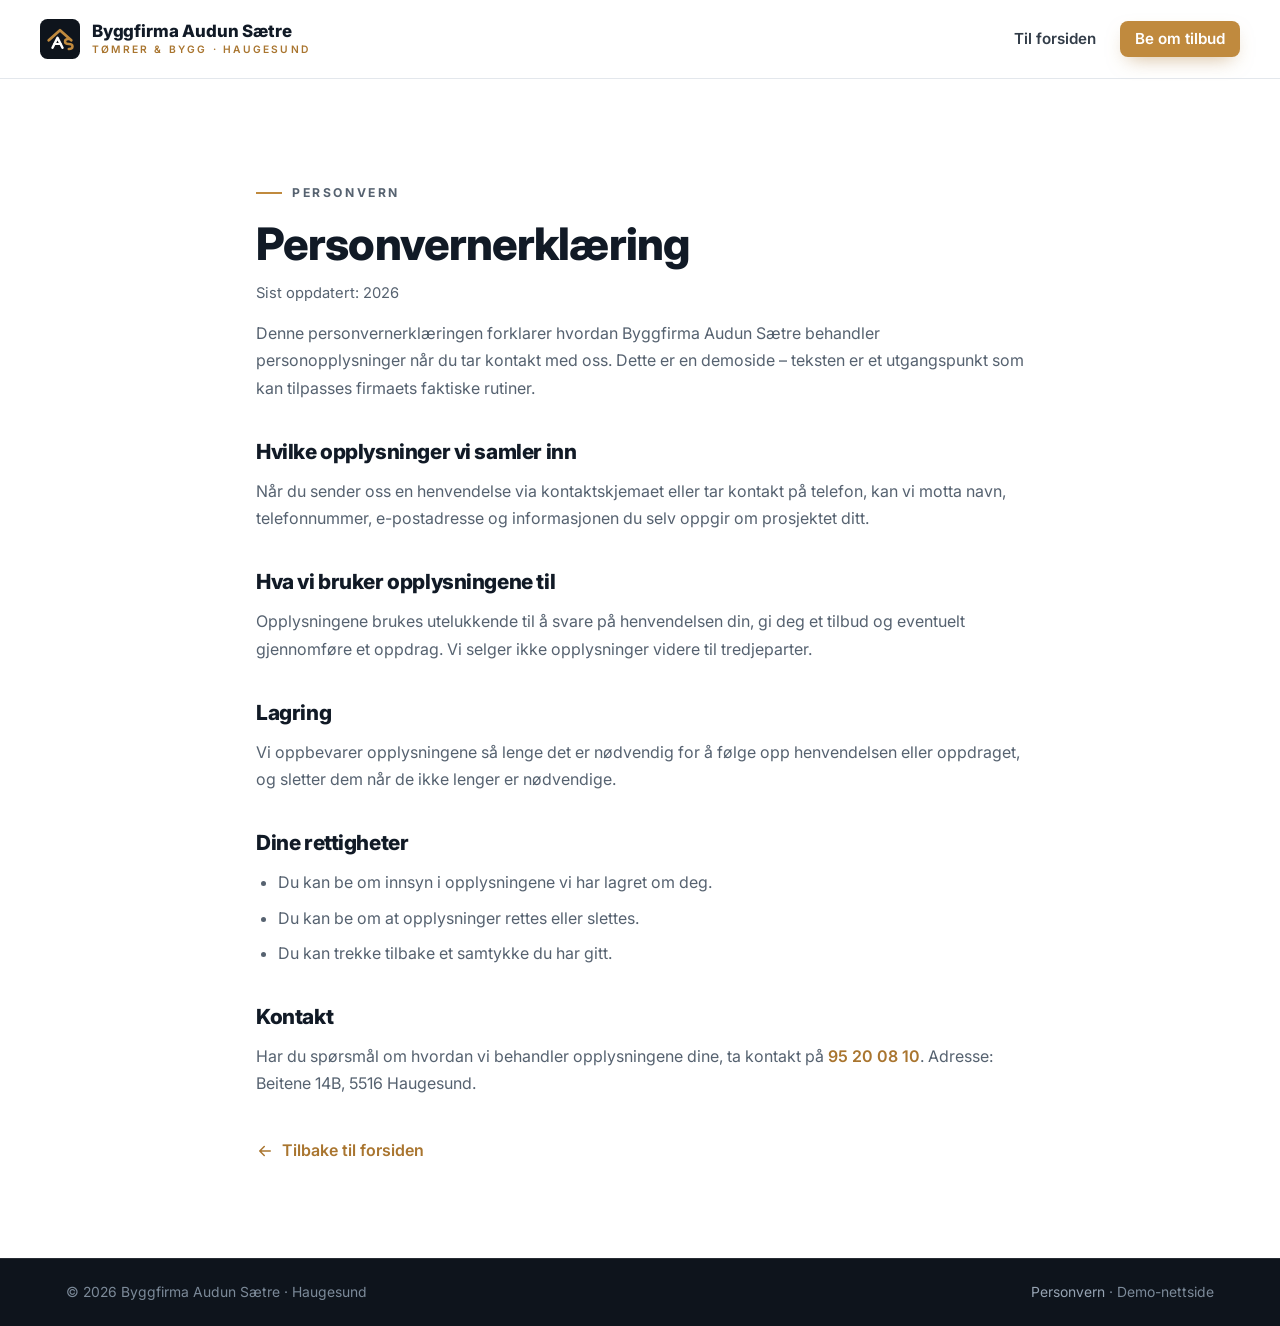
==== personvern.html @ df498ec6 "Legg til demo-nettside for Byggfirma Audun Sætre Statisk demo (HTML/CSS/JS) for et lokalt tømrer- og" ====
<!DOCTYPE html>
<html lang="nb">
<head>
  <meta charset="UTF-8">
  <meta name="viewport" content="width=device-width, initial-scale=1.0">
  <title>Personvern – Byggfirma Audun Sætre</title>
  <meta name="description" content="Personvernerklæring for Byggfirma Audun Sætre – hvordan vi behandler opplysninger fra kontaktskjema og henvendelser.">
  <meta name="robots" content="noindex, follow">
  <meta name="theme-color" content="#0e141c">
  <link rel="icon" type="image/svg+xml" href="assets/img/favicon.svg">
  <link rel="preconnect" href="https://fonts.googleapis.com">
  <link rel="preconnect" href="https://fonts.gstatic.com" crossorigin>
  <link rel="stylesheet" href="https://fonts.googleapis.com/css2?family=Inter:wght@400;500;600;700;800;900&display=swap">
  <link rel="stylesheet" href="css/styles.css">
</head>
<body>
  <a class="skip-link" href="#main">Hopp til innhold</a>

  <header class="site-header" id="top">
    <div class="header-inner">
      <a href="index.html" class="brand" aria-label="Byggfirma Audun Sætre – til forsiden">
        <svg class="brand-mark" viewBox="0 0 64 64" aria-hidden="true" focusable="false">
          <rect width="64" height="64" rx="12" fill="#0e141c"/>
          <path d="M14 34 L32 18 L50 34" fill="none" stroke="#c08a3e" stroke-width="4.5" stroke-linecap="round" stroke-linejoin="round"/>
          <path d="M20 46 L28 30 L36 46" fill="none" stroke="#ffffff" stroke-width="4" stroke-linecap="round" stroke-linejoin="round"/>
          <path d="M23 40 H33" fill="none" stroke="#ffffff" stroke-width="3.4" stroke-linecap="round"/>
          <path d="M46 32 q-6 0 -6 4 q0 4 6 4 q6 0 6 4 q0 4 -6 4" fill="none" stroke="#c08a3e" stroke-width="4" stroke-linecap="round"/>
        </svg>
        <span class="brand-text">
          <span class="brand-name">Byggfirma Audun Sætre</span>
          <span class="brand-sub">Tømrer &amp; bygg · Haugesund</span>
        </span>
      </a>
      <nav class="main-nav" aria-label="Hovedmeny" style="max-height:none;position:static;box-shadow:none;border:0;background:none;">
        <ul>
          <li><a href="index.html">Til forsiden</a></li>
          <li><a href="index.html#kontakt" class="btn btn-primary btn-sm">Be om tilbud</a></li>
        </ul>
      </nav>
    </div>
  </header>

  <main id="main">
    <section class="legal">
      <div class="container narrow">
        <p class="eyebrow">Personvern</p>
        <h1>Personvernerklæring</h1>
        <p class="legal-updated">Sist oppdatert: 2026</p>

        <p>
          Denne personvernerklæringen forklarer hvordan Byggfirma Audun Sætre behandler personopplysninger
          når du tar kontakt med oss. Dette er en demoside – teksten er et utgangspunkt som kan tilpasses
          firmaets faktiske rutiner.
        </p>

        <h2>Hvilke opplysninger vi samler inn</h2>
        <p>
          Når du sender oss en henvendelse via kontaktskjemaet eller tar kontakt på telefon, kan vi motta
          navn, telefonnummer, e-postadresse og informasjonen du selv oppgir om prosjektet ditt.
        </p>

        <h2>Hva vi bruker opplysningene til</h2>
        <p>
          Opplysningene brukes utelukkende til å svare på henvendelsen din, gi deg et tilbud og
          eventuelt gjennomføre et oppdrag. Vi selger ikke opplysninger videre til tredjeparter.
        </p>

        <h2>Lagring</h2>
        <p>
          Vi oppbevarer opplysningene så lenge det er nødvendig for å følge opp henvendelsen eller
          oppdraget, og sletter dem når de ikke lenger er nødvendige.
        </p>

        <h2>Dine rettigheter</h2>
        <ul class="legal-list">
          <li>Du kan be om innsyn i opplysningene vi har lagret om deg.</li>
          <li>Du kan be om at opplysninger rettes eller slettes.</li>
          <li>Du kan trekke tilbake et samtykke du har gitt.</li>
        </ul>

        <h2>Kontakt</h2>
        <p>
          Har du spørsmål om hvordan vi behandler opplysningene dine, ta kontakt på
          <a href="tel:+4795200810">95 20 08 10</a>. Adresse: Beitene 14B, 5516 Haugesund.
        </p>

        <a href="index.html" class="back-link">
          <svg viewBox="0 0 24 24" width="18" height="18" fill="none" stroke="currentColor" stroke-width="2" stroke-linecap="round" stroke-linejoin="round" aria-hidden="true"><path d="M19 12H5M11 18l-6-6 6-6"/></svg>
          Tilbake til forsiden
        </a>
      </div>
    </section>
  </main>

  <footer class="site-footer">
    <div class="footer-bottom">
      <div class="footer-bottom-inner">
        <p>&copy; <span id="year">2026</span> Byggfirma Audun Sætre · Haugesund</p>
        <p class="footer-legal"><a href="personvern.html">Personvern</a> · Demo-nettside</p>
      </div>
    </div>
  </footer>

  <script src="js/main.js" defer></script>
</body>
</html>
---- css/styles.css ----
/* ============================================================
   Byggfirma Audun Sætre – Stylesheet (DEMO)
   Palett: nesten-svart marineblå, hvit, lys grå, én amber-aksent
   ============================================================ */

:root {
  --ink:      #0e141c;   /* nesten svart marineblå */
  --navy-900: #111a26;
  --navy-800: #16222f;
  --navy-700: #1d2d3e;
  --navy-600: #26394d;

  --accent:      #c08a3e;   /* diskret, varm amber/kobber */
  --accent-strong: #a9752f;
  --accent-soft: rgba(192, 138, 62, 0.12);

  --white:    #ffffff;
  --bg:       #f5f6f8;      /* lys grå bakgrunn */
  --gray-50:  #f7f8fa;
  --gray-100: #eef1f4;
  --gray-200: #e3e7ec;
  --gray-300: #cdd4dd;
  --gray-400: #a7b1bd;
  --gray-500: #6b7684;
  --gray-600: #4c5765;
  --gray-700: #333d49;

  --text:      #16222f;
  --text-soft: #566270;

  --radius:    10px;
  --radius-lg: 16px;
  --radius-pill: 999px;

  --shadow-sm: 0 1px 2px rgba(14, 20, 28, 0.06), 0 1px 3px rgba(14, 20, 28, 0.08);
  --shadow-md: 0 10px 28px -10px rgba(14, 20, 28, 0.18), 0 3px 8px rgba(14, 20, 28, 0.06);
  --shadow-lg: 0 28px 56px -18px rgba(14, 20, 28, 0.30), 0 10px 20px -10px rgba(14, 20, 28, 0.14);

  --container: 1200px;
  --header-h: 78px;

  --font: 'Inter', system-ui, -apple-system, 'Segoe UI', 'Helvetica Neue', Arial, sans-serif;
}

/* ---------- Reset / base ---------- */
* { box-sizing: border-box; margin: 0; padding: 0; }

html {
  scroll-behavior: smooth;
  scroll-padding-top: calc(var(--header-h) + 14px);
  -webkit-text-size-adjust: 100%;
}

body {
  font-family: var(--font);
  color: var(--text);
  background: var(--white);
  line-height: 1.7;
  -webkit-font-smoothing: antialiased;
  text-rendering: optimizeLegibility;
  overflow-x: hidden;
}

img, svg { max-width: 100%; display: block; }

a { color: var(--accent-strong); text-decoration: none; transition: color .2s ease; }
a:hover { color: var(--navy-800); }

h1, h2, h3, h4 {
  color: var(--navy-900); line-height: 1.16;
  font-weight: 800; letter-spacing: -0.02em;
}

.container { width: 100%; max-width: var(--container); margin: 0 auto; padding: 0 26px; }
.container.narrow { max-width: 820px; }

.skip-link {
  position: absolute; left: -999px; top: 0; z-index: 100;
  background: var(--navy-800); color: #fff; padding: 12px 18px; border-radius: 0 0 8px 0;
}
.skip-link:focus { left: 0; }

:focus-visible { outline: 3px solid var(--accent); outline-offset: 2px; border-radius: 4px; }

/* ---------- Buttons ---------- */
.btn {
  display: inline-flex; align-items: center; justify-content: center; gap: 9px;
  font-family: inherit; font-weight: 600; font-size: 1rem; line-height: 1;
  padding: 15px 28px; border-radius: var(--radius);
  border: 1.5px solid transparent; cursor: pointer; text-align: center;
  transition: transform .16s ease, box-shadow .2s ease, background .2s ease, color .2s ease, border-color .2s ease;
  white-space: nowrap;
}
.btn svg { width: 18px; height: 18px; flex: none; }
.btn-primary { background: var(--accent); color: #fff; box-shadow: 0 8px 20px -8px rgba(169, 117, 47, 0.55); }
.btn-primary:hover { background: var(--accent-strong); color: #fff; transform: translateY(-2px); box-shadow: 0 14px 26px -10px rgba(169, 117, 47, 0.6); }
.btn-dark { background: var(--navy-800); color: #fff; }
.btn-dark:hover { background: var(--navy-900); color: #fff; transform: translateY(-2px); }
.btn-outline { background: transparent; color: var(--navy-800); border-color: var(--gray-300); }
.btn-outline:hover { background: var(--navy-800); color: #fff; border-color: var(--navy-800); transform: translateY(-2px); }
.btn-ghost { background: rgba(255,255,255,0.06); color: #fff; border-color: rgba(255,255,255,0.5); }
.btn-ghost:hover { background: #fff; color: var(--navy-800); border-color: #fff; transform: translateY(-2px); }
.btn-lg { padding: 17px 34px; font-size: 1.05rem; }
.btn-sm { padding: 11px 20px; font-size: .95rem; }
.btn-block { display: flex; width: 100%; }

/* ---------- Header ---------- */
.site-header {
  position: sticky; top: 0; z-index: 50;
  background: rgba(255,255,255,0.94);
  backdrop-filter: saturate(160%) blur(12px);
  -webkit-backdrop-filter: saturate(160%) blur(12px);
  border-bottom: 1px solid var(--gray-200);
  transition: box-shadow .3s ease, height .3s ease;
}
.site-header.scrolled { box-shadow: 0 6px 22px -14px rgba(14,20,28,0.4); }
.header-inner {
  display: flex; align-items: center; justify-content: space-between;
  height: var(--header-h); transition: height .3s ease;
  padding: 0 clamp(20px, 4vw, 40px);
}
.site-header.scrolled .header-inner { height: 66px; }

/* Brand lockup */
.brand { display: inline-flex; align-items: center; gap: 12px; }
.brand-mark { flex: none; width: 40px; height: 40px; }
.brand-text { display: flex; flex-direction: column; line-height: 1.05; }
.brand-name {
  font-weight: 800; font-size: 1.06rem; letter-spacing: -0.01em; color: var(--navy-900);
  text-transform: none;
}
.brand-sub {
  font-size: .64rem; font-weight: 600; letter-spacing: 2.2px; text-transform: uppercase;
  color: var(--accent-strong); margin-top: 3px;
}
@media (max-width: 400px) { .brand-name { font-size: .96rem; } .brand-sub { letter-spacing: 1.6px; } }

.main-nav ul { list-style: none; display: flex; align-items: center; gap: 2px; }
.main-nav a {
  position: relative; color: var(--gray-700); font-weight: 600; font-size: .95rem;
  padding: 9px 14px; border-radius: 8px; display: inline-block;
  transition: color .2s ease;
}
.main-nav a:not(.btn)::after {
  content: ""; position: absolute; left: 14px; right: 14px; bottom: 4px; height: 2px;
  background: var(--accent); border-radius: 2px; transform: scaleX(0); transform-origin: left;
  transition: transform .25s ease;
}
.main-nav a:not(.btn):hover { color: var(--navy-900); }
.main-nav a:not(.btn):hover::after,
.main-nav a:not(.btn).active::after { transform: scaleX(1); }
.main-nav a:not(.btn).active { color: var(--navy-900); }
.main-nav .btn { color: #fff; margin-left: 8px; }
.main-nav .btn:hover { color: #fff; }
.main-nav .btn::after { display: none; }

.nav-toggle {
  display: none; flex-direction: column; gap: 5px; background: none; border: 0;
  padding: 10px; cursor: pointer;
}
.nav-toggle span { width: 26px; height: 2.5px; background: var(--navy-800); border-radius: 2px; transition: transform .25s ease, opacity .2s ease; }
.nav-toggle[aria-expanded="true"] span:nth-child(1) { transform: translateY(7.5px) rotate(45deg); }
.nav-toggle[aria-expanded="true"] span:nth-child(2) { opacity: 0; }
.nav-toggle[aria-expanded="true"] span:nth-child(3) { transform: translateY(-7.5px) rotate(-45deg); }

/* ---------- Hero ---------- */
.hero {
  position: relative; color: #fff; overflow: hidden;
  display: flex; align-items: center;
  min-height: clamp(560px, 88vh, 860px);
  padding-top: var(--header-h);
  background: var(--ink);
}
.hero-media {
  position: absolute; inset: 0; z-index: 0;
  background: var(--ink);
}
.hero-media img, .hero-media svg { width: 100%; height: 100%; object-fit: cover; }
.hero-overlay {
  position: absolute; inset: 0; z-index: 1;
  background:
    linear-gradient(90deg, rgba(9,13,19,0.90) 0%, rgba(9,13,19,0.72) 42%, rgba(9,13,19,0.34) 72%, rgba(9,13,19,0.15) 100%),
    linear-gradient(to top, rgba(9,13,19,0.55) 0%, rgba(9,13,19,0) 40%);
}
@media (max-width: 768px) {
  .hero-overlay {
    background: linear-gradient(to bottom, rgba(9,13,19,0.72) 0%, rgba(9,13,19,0.58) 45%, rgba(9,13,19,0.80) 100%);
  }
}
.hero-content { position: relative; z-index: 2; width: 100%; padding: 60px clamp(26px, 5vw, 40px); }
.hero-inner { max-width: var(--container); margin: 0 auto; }
.hero-copy { max-width: 660px; }
.hero-eyebrow {
  display: inline-flex; align-items: center; gap: 9px;
  text-transform: uppercase; letter-spacing: 2.4px;
  font-size: .74rem; font-weight: 700; color: #e8dcc7;
  padding: 8px 0; margin-bottom: 20px;
}
.hero-eyebrow::before { content: ""; width: 28px; height: 2px; background: var(--accent); display: inline-block; }
.hero h1 {
  color: #fff; font-size: clamp(2.1rem, 5.2vw, 3.5rem); letter-spacing: -0.025em;
  line-height: 1.08; font-weight: 800; text-wrap: balance;
}
.hero h1 .accent { color: var(--accent); }
.hero-lead {
  margin-top: 22px; font-size: clamp(1.06rem, 2.1vw, 1.28rem);
  color: #cdd6e0; max-width: 560px; line-height: 1.6;
}
.hero-actions { margin-top: 36px; display: flex; flex-wrap: wrap; gap: 14px; }
.hero-trust {
  list-style: none; margin-top: 40px; padding-top: 28px;
  border-top: 1px solid rgba(255,255,255,0.14);
  display: flex; flex-wrap: wrap; gap: 14px 34px;
}
.hero-trust li { display: inline-flex; align-items: center; gap: 10px; color: #e6ebf1; font-weight: 500; font-size: .96rem; }
.hero-trust svg { width: 20px; height: 20px; color: var(--accent); flex: none; }

/* ---------- Sections ---------- */
.section { padding: clamp(52px, 8vw, 100px) 0; background: var(--white); }
.section-alt { background: var(--bg); }
.section-dark { background: var(--navy-900); color: #fff; }
.section-head { max-width: 720px; margin: 0 auto clamp(34px, 5vw, 56px); text-align: center; }
.section-head.left { text-align: left; margin-left: 0; }
.eyebrow {
  display: inline-flex; align-items: center; gap: 10px;
  text-transform: uppercase; letter-spacing: 2.6px; font-size: .76rem; font-weight: 700;
  color: var(--accent-strong); margin-bottom: 16px;
}
.eyebrow::before { content: ""; width: 26px; height: 2px; background: var(--accent); }
.section-head.center .eyebrow { justify-content: center; }
.section-head h2 { font-size: clamp(1.9rem, 4vw, 2.8rem); }
.section-sub { margin-top: 18px; color: var(--text-soft); font-size: 1.1rem; }

/* ---------- Intro ---------- */
.intro { text-align: center; }
.intro .eyebrow { justify-content: center; letter-spacing: 3px; }
.intro h2 { font-size: clamp(1.8rem, 3.6vw, 2.6rem); max-width: 720px; margin: 0 auto; }
.intro p { max-width: 680px; margin: 22px auto 0; color: var(--text-soft); font-size: 1.12rem; }
.intro .btn { margin-top: 32px; }

/* ---------- Services ---------- */
.service-grid {
  display: grid; gap: 26px;
  grid-template-columns: repeat(auto-fit, minmax(250px, 1fr));
}
.service-card {
  background: #fff; border: 1px solid var(--gray-200); border-radius: var(--radius-lg);
  overflow: hidden; display: flex; flex-direction: column;
  box-shadow: var(--shadow-sm); transition: transform .22s ease, box-shadow .22s ease, border-color .22s ease;
}
.service-card:hover { transform: translateY(-6px); box-shadow: var(--shadow-lg); border-color: var(--gray-300); }
.service-media { position: relative; aspect-ratio: 16 / 11; overflow: hidden; background: var(--navy-800); }
.service-media img, .service-media svg { width: 100%; height: 100%; object-fit: cover; transition: transform .5s ease; }
.service-card:hover .service-media img, .service-card:hover .service-media svg { transform: scale(1.05); }
.service-num {
  position: absolute; top: 14px; left: 14px; z-index: 2;
  font-size: .74rem; font-weight: 700; letter-spacing: 1px; color: #fff;
  background: rgba(14,20,28,0.55); border: 1px solid rgba(255,255,255,0.25);
  padding: 5px 11px; border-radius: var(--radius-pill); backdrop-filter: blur(3px);
}
.service-body { padding: 24px 24px 26px; display: flex; flex-direction: column; flex: 1; }
.service-body h3 { font-size: 1.28rem; }
.service-body p { color: var(--text-soft); margin-top: 10px; font-size: .98rem; }
.service-link {
  margin-top: 18px; display: inline-flex; align-items: center; gap: 7px;
  font-weight: 600; font-size: .95rem; color: var(--accent-strong);
}
.service-link svg { width: 16px; height: 16px; transition: transform .2s ease; }
.service-card:hover .service-link svg { transform: translateX(4px); }

/* ---------- Why choose us ---------- */
.why-grid {
  display: grid; gap: 24px;
  grid-template-columns: repeat(auto-fit, minmax(230px, 1fr));
}
.why-card {
  background: rgba(255,255,255,0.03); border: 1px solid rgba(255,255,255,0.10);
  border-radius: var(--radius-lg); padding: 34px 28px;
  transition: transform .22s ease, border-color .22s ease, background .22s ease;
}
.why-card:hover { transform: translateY(-5px); border-color: rgba(192,138,62,0.5); background: rgba(255,255,255,0.05); }
.why-icon {
  display: grid; place-items: center; width: 56px; height: 56px; margin-bottom: 20px;
  border-radius: 14px; background: var(--accent-soft); color: var(--accent);
}
.why-icon svg { width: 28px; height: 28px; }
.why-card h3 { color: #fff; font-size: 1.2rem; }
.why-card p { color: #b9c4d0; margin-top: 8px; font-size: .97rem; }
.section-dark .eyebrow { color: var(--accent); }
.section-dark .section-head h2 { color: #fff; }
.section-dark .section-sub { color: #b9c4d0; }

/* ---------- About ---------- */
.about-grid {
  display: grid; grid-template-columns: 1.05fr 0.95fr; gap: clamp(36px, 6vw, 72px);
  align-items: center;
}
.about-text h2 { font-size: clamp(1.8rem, 3.6vw, 2.6rem); }
.about-text > p { color: var(--text-soft); margin-top: 18px; font-size: 1.06rem; }
.about-facts { list-style: none; margin-top: 28px; display: grid; gap: 2px; border-top: 1px solid var(--gray-200); }
.about-facts li {
  display: flex; align-items: baseline; gap: 16px; padding: 15px 2px;
  border-bottom: 1px solid var(--gray-200);
}
.about-facts .fact-label { flex: none; width: 150px; font-weight: 700; color: var(--navy-900); font-size: .95rem; }
.about-facts .fact-value { color: var(--text-soft); }
.about-note {
  margin-top: 26px; padding: 18px 20px; background: var(--accent-soft);
  border-left: 3px solid var(--accent); border-radius: 0 var(--radius) var(--radius) 0;
  color: var(--gray-700); font-size: .98rem;
}
.about-cta { margin-top: 28px; }

/* About visual / placeholder for photos */
.about-visual {
  position: relative; aspect-ratio: 4 / 5; border-radius: var(--radius-lg); overflow: hidden;
  border: 1px solid var(--gray-200); background: var(--navy-800); box-shadow: var(--shadow-md);
}
.about-visual svg { width: 100%; height: 100%; object-fit: cover; }
.about-visual .placeholder-tag {
  position: absolute; left: 50%; bottom: 22px; transform: translateX(-50%);
  background: rgba(14,20,28,0.72); color: #eef1f4; border: 1px solid rgba(255,255,255,0.16);
  padding: 9px 16px; border-radius: var(--radius-pill); font-size: .82rem; font-weight: 500;
  white-space: nowrap; backdrop-filter: blur(3px);
}

/* ---------- References gallery ---------- */
.ref-grid {
  display: grid; gap: 18px;
  grid-template-columns: repeat(3, 1fr);
}
.ref-grid .ref-item:nth-child(1) { grid-column: span 2; grid-row: span 2; }
.ref-item {
  position: relative; border-radius: var(--radius-lg); overflow: hidden;
  border: 1px solid var(--gray-200); background: var(--navy-800);
  min-height: 210px; box-shadow: var(--shadow-sm);
  transition: transform .22s ease, box-shadow .22s ease;
}
.ref-item:hover { transform: translateY(-4px); box-shadow: var(--shadow-lg); }
.ref-item .ref-bg { position: absolute; inset: 0; width: 100%; height: 100%; object-fit: cover; transition: transform .5s ease; }
.ref-item:hover .ref-bg { transform: scale(1.05); }
.ref-overlay {
  position: absolute; inset: 0; z-index: 1;
  display: flex; flex-direction: column; justify-content: flex-end;
  padding: 20px; gap: 8px;
  background: linear-gradient(to top, rgba(14,20,28,0.78) 0%, rgba(14,20,28,0.08) 55%, rgba(14,20,28,0.24) 100%);
}
.ref-cat {
  align-self: flex-start; font-size: .72rem; font-weight: 700; letter-spacing: 1px; text-transform: uppercase;
  color: var(--ink); background: var(--accent); padding: 5px 11px; border-radius: var(--radius-pill);
}
.ref-label { color: #fff; font-weight: 600; font-size: 1rem; display: flex; align-items: center; gap: 8px; }
.ref-label svg { width: 16px; height: 16px; opacity: .85; }
.ref-note { color: #cdd6e0; font-size: .84rem; }
.ref-actions { text-align: center; margin-top: clamp(32px, 4vw, 46px); }

/* ---------- Contact ---------- */
.contact-grid { display: grid; grid-template-columns: 0.95fr 1.05fr; gap: clamp(36px, 5vw, 64px); align-items: start; }
.contact-info h2 { font-size: clamp(1.9rem, 3.8vw, 2.6rem); color: #fff; }
.contact-info > p { color: #c3ccd6; margin-top: 16px; font-size: 1.06rem; max-width: 460px; }
.contact-info .eyebrow { color: var(--accent); }
.contact-list { list-style: none; margin-top: 30px; display: grid; gap: 20px; }
.contact-list li { display: flex; gap: 15px; align-items: flex-start; }
.contact-ic {
  flex: none; width: 46px; height: 46px; border-radius: 12px; background: rgba(255,255,255,0.06);
  border: 1px solid rgba(255,255,255,0.12); color: var(--accent); display: grid; place-items: center;
}
.contact-ic svg { width: 22px; height: 22px; }
.contact-list .c-label { display: block; font-weight: 700; color: #fff; font-size: .95rem; margin-bottom: 2px; }
.contact-list .c-value, .contact-list a { color: #c3ccd6; }
.contact-list a:hover { color: #fff; }
.contact-actions { margin-top: 30px; display: flex; flex-wrap: wrap; gap: 12px; }

.contact-form-wrap {
  background: #fff; border: 1px solid var(--gray-200); border-radius: var(--radius-lg);
  padding: clamp(24px, 4vw, 38px); box-shadow: var(--shadow-lg);
}
.contact-form-wrap h3 { font-size: 1.35rem; }
.contact-form-wrap .form-intro { color: var(--text-soft); margin-top: 8px; margin-bottom: 24px; font-size: .97rem; }
.form-row { margin-bottom: 18px; display: flex; flex-direction: column; }
.form-two { display: grid; grid-template-columns: 1fr 1fr; gap: 16px; }
.contact-form label { font-weight: 600; font-size: .9rem; margin-bottom: 7px; color: var(--gray-700); }
.contact-form label span { color: var(--accent-strong); }
.contact-form input,
.contact-form select,
.contact-form textarea {
  font-family: inherit; font-size: 1rem; color: var(--text);
  padding: 13px 15px; border: 1.5px solid var(--gray-300); border-radius: var(--radius);
  background: #fff; transition: border-color .2s ease, box-shadow .2s ease; width: 100%;
}
.contact-form input:focus,
.contact-form select:focus,
.contact-form textarea:focus {
  outline: none; border-color: var(--accent); box-shadow: 0 0 0 3px rgba(192,138,62,0.16);
}
.contact-form textarea { resize: vertical; min-height: 120px; }
.form-status { margin-top: 14px; font-weight: 600; font-size: .95rem; min-height: 1.2em; }
.form-status.success { color: #1a7a4c; }
.form-status.error { color: #b02a37; }
.form-fineprint { margin-top: 14px; font-size: .82rem; color: var(--gray-500); text-align: center; }

/* Map panel */
.contact-map {
  margin-top: clamp(36px, 5vw, 60px);
  border: 1px solid rgba(255,255,255,0.12); border-radius: var(--radius-lg);
  overflow: hidden; background: var(--navy-800); box-shadow: var(--shadow-md);
  display: grid; grid-template-columns: 1.4fr 1fr;
}
.map-visual { position: relative; min-height: 260px; }
.map-visual svg { position: absolute; inset: 0; width: 100%; height: 100%; object-fit: cover; }
.map-pin {
  position: absolute; top: 50%; left: 50%; transform: translate(-50%, -100%);
  color: var(--accent); filter: drop-shadow(0 6px 10px rgba(0,0,0,0.4));
}
.map-pin svg { position: static; width: 44px; height: 44px; }
.map-side { padding: clamp(24px, 3vw, 34px); display: flex; flex-direction: column; justify-content: center; gap: 14px; }
.map-side h3 { color: #fff; font-size: 1.2rem; }
.map-side p { color: #c3ccd6; font-size: .98rem; }
.map-side .btn { margin-top: 6px; align-self: flex-start; }

/* ---------- CTA band ---------- */
.cta {
  position: relative; overflow: hidden;
  background: var(--navy-900); color: #fff;
  padding: clamp(56px, 8vw, 96px) 0; text-align: center;
}
.cta::before {
  content: ""; position: absolute; inset: 0; z-index: 0; opacity: .5;
  background:
    radial-gradient(600px circle at 15% 0%, rgba(192,138,62,0.16), transparent 60%),
    radial-gradient(700px circle at 100% 100%, rgba(29,45,62,0.9), transparent 55%);
}
.cta-inner { position: relative; z-index: 1; max-width: 720px; margin: 0 auto; }
.cta .eyebrow { justify-content: center; color: var(--accent); }
.cta h2 { color: #fff; font-size: clamp(1.9rem, 4vw, 2.8rem); }
.cta p { margin-top: 16px; color: #cdd6e0; font-size: 1.1rem; }
.cta-actions { margin-top: 32px; display: flex; flex-wrap: wrap; gap: 14px; justify-content: center; }

/* ---------- Floating call button (mobile) ---------- */
.call-fab {
  position: fixed; z-index: 60; right: 16px; bottom: 16px;
  display: none; align-items: center; gap: 8px;
  background: var(--accent); color: #fff; font-weight: 700; font-size: .98rem;
  padding: 14px 22px; border-radius: var(--radius-pill);
  box-shadow: 0 12px 28px -8px rgba(14, 20, 28, 0.5);
  transition: transform .25s ease, opacity .25s ease, visibility .25s, background .2s ease;
}
.call-fab svg { width: 18px; height: 18px; }
.call-fab:hover, .call-fab:focus { background: var(--accent-strong); color: #fff; }
.call-fab:active { transform: translateY(1px); }
.call-fab.is-hidden { opacity: 0; visibility: hidden; transform: translateY(14px); pointer-events: none; }

/* ---------- Footer ---------- */
.site-footer { background: var(--ink); color: #aeb9c5; }
.footer-inner {
  display: grid; grid-template-columns: 1.7fr 1fr 1fr 1.2fr; gap: 44px;
  padding: clamp(56px, 8vw, 84px) 26px clamp(34px, 4vw, 48px);
  max-width: var(--container); margin: 0 auto;
}
.footer-brand .brand-name { color: #fff; }
.footer-brand p { margin-top: 18px; color: #8b98a7; max-width: 320px; font-size: .95rem; line-height: 1.7; }
.site-footer h4 { color: #fff; font-size: .78rem; text-transform: uppercase; letter-spacing: 1.8px; margin-bottom: 18px; }
.footer-col ul { list-style: none; display: grid; gap: 11px; }
.site-footer a { color: #aeb9c5; }
.site-footer a:hover { color: #fff; }
.footer-contact li { display: flex; gap: 10px; align-items: flex-start; color: #aeb9c5; font-size: .95rem; }
.footer-contact svg { width: 17px; height: 17px; color: var(--accent); flex: none; margin-top: 3px; }
.footer-bottom { border-top: 1px solid rgba(255,255,255,0.10); }
.footer-bottom-inner {
  max-width: var(--container); margin: 0 auto; padding: 22px 26px;
  display: flex; flex-wrap: wrap; gap: 8px 20px; align-items: center; justify-content: space-between;
}
.footer-bottom p { font-size: .87rem; color: #7c8a99; }
.footer-legal a { color: #96a3b2; }
.footer-legal a:hover { color: #fff; }

/* ---------- Legal / privacy page ---------- */
.legal { padding: clamp(48px, 7vw, 90px) 0; }
.legal h1 { font-size: clamp(2rem, 4vw, 2.8rem); }
.legal h2 { font-size: 1.3rem; margin-top: 38px; }
.legal p { color: var(--text-soft); margin-top: 14px; }
.legal a { font-weight: 600; }
.legal-updated { color: var(--gray-500); font-size: .92rem; margin-top: 10px !important; }
.legal-list { margin-top: 14px; padding-left: 22px; color: var(--text-soft); display: grid; gap: 8px; }
.back-link { display: inline-flex; align-items: center; gap: 8px; margin-top: 40px; font-weight: 600; }

/* ---------- Scroll reveal ---------- */
.reveal { opacity: 0; transform: translateY(20px); transition: opacity .6s ease, transform .6s cubic-bezier(.2,.7,.2,1); }
.reveal.in { opacity: 1; transform: none; }

/* ---------- Responsive ---------- */
@media (max-width: 940px) {
  .about-grid { grid-template-columns: 1fr; }
  .about-visual { max-width: 460px; margin: 0 auto; aspect-ratio: 3 / 2; }
  .contact-grid { grid-template-columns: 1fr; }
}
@media (max-width: 860px) {
  .nav-toggle { display: flex; }
  .main-nav {
    position: fixed; inset: var(--header-h) 0 auto 0;
    background: #fff; border-bottom: 1px solid var(--gray-200);
    box-shadow: var(--shadow-md);
    max-height: 0; overflow: hidden; transition: max-height .3s ease;
  }
  .main-nav.open { max-height: 420px; }
  .main-nav ul { flex-direction: column; align-items: stretch; gap: 2px; padding: 14px 18px 22px; }
  .main-nav a { padding: 13px 14px; }
  .main-nav .btn { margin: 8px 0 0; justify-content: center; }
  .footer-inner { grid-template-columns: 1fr 1fr; gap: 34px; }
  .footer-brand { grid-column: 1 / -1; }
  .call-fab { display: inline-flex; }

  .ref-grid { grid-template-columns: 1fr 1fr; }
  .ref-grid .ref-item:nth-child(1) { grid-column: span 2; grid-row: auto; }
  .contact-map { grid-template-columns: 1fr; }
}
@media (max-width: 560px) {
  .container { padding: 0 18px; }
  .form-two { grid-template-columns: 1fr; }
  .hero-actions { flex-direction: column; align-items: stretch; }
  .hero-actions .btn { width: 100%; }
  .ref-grid { grid-template-columns: 1fr; }
  .ref-grid .ref-item:nth-child(1) { grid-column: auto; }
  .footer-inner { grid-template-columns: 1fr; gap: 30px; }
  .footer-brand { grid-column: auto; }
  .footer-bottom-inner { flex-direction: column; text-align: center; justify-content: center; }
  .cta-actions { flex-direction: column; }
  .cta-actions .btn { width: 100%; }
}

/* ---------- Motion preferences ---------- */
@media (prefers-reduced-motion: reduce) {
  html { scroll-behavior: auto; }
  * { transition: none !important; animation: none !important; }
  .reveal { opacity: 1 !important; transform: none !important; }
}
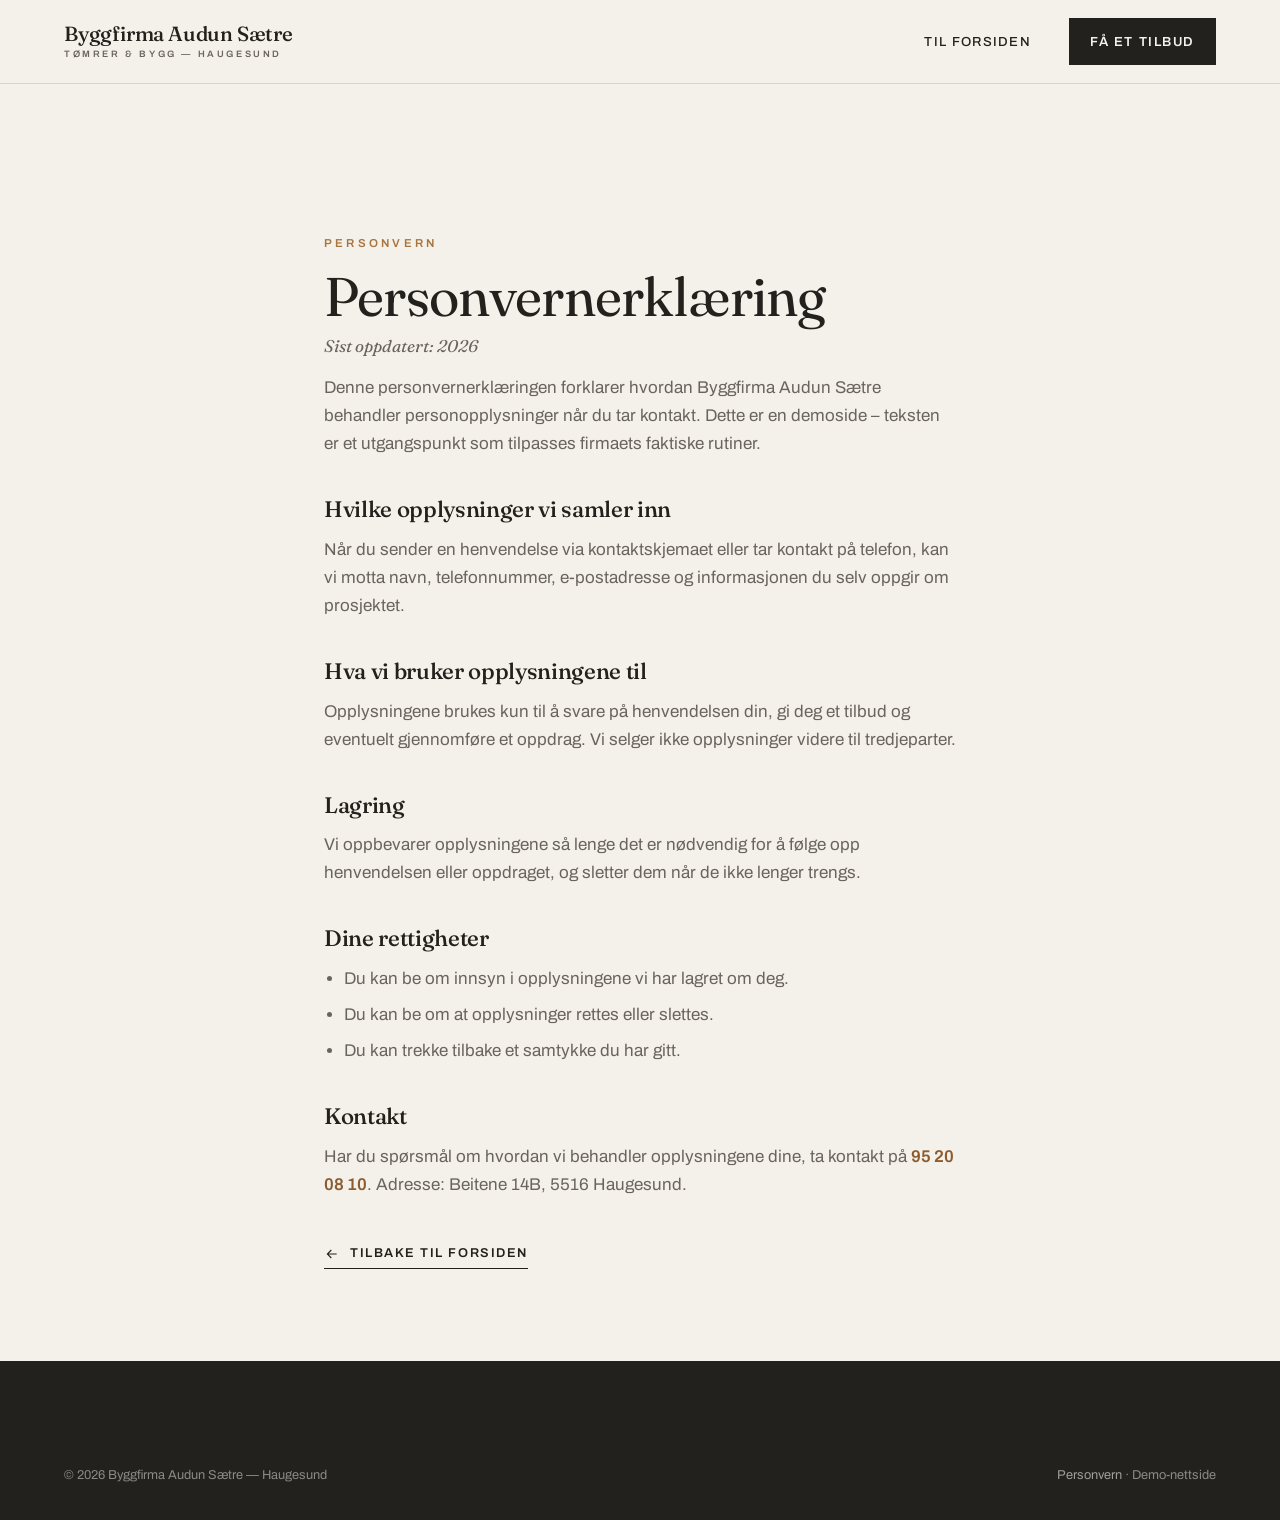
==== commit 6535ccbf: "Full redesign: eget editorial designsystem for Byggfirma Audun Sætre Helt ny visuell identitet, uavh" ====
--- a/personvern.html
+++ b/personvern.html
@@ -4,99 +4,70 @@
   <meta charset="UTF-8">
   <meta name="viewport" content="width=device-width, initial-scale=1.0">
   <title>Personvern – Byggfirma Audun Sætre</title>
-  <meta name="description" content="Personvernerklæring for Byggfirma Audun Sætre – hvordan vi behandler opplysninger fra kontaktskjema og henvendelser.">
+  <meta name="description" content="Personvernerklæring for Byggfirma Audun Sætre.">
   <meta name="robots" content="noindex, follow">
-  <meta name="theme-color" content="#0e141c">
+  <meta name="theme-color" content="#f4f1ea">
   <link rel="icon" type="image/svg+xml" href="assets/img/favicon.svg">
   <link rel="preconnect" href="https://fonts.googleapis.com">
   <link rel="preconnect" href="https://fonts.gstatic.com" crossorigin>
-  <link rel="stylesheet" href="https://fonts.googleapis.com/css2?family=Inter:wght@400;500;600;700;800;900&display=swap">
+  <link rel="stylesheet" href="https://fonts.googleapis.com/css2?family=Archivo:wght@400;500;600;700&family=Fraunces:ital,opsz,wght@0,9..144,400;0,9..144,500;0,9..144,600;1,9..144,400;1,9..144,500&display=swap">
   <link rel="stylesheet" href="css/styles.css">
 </head>
 <body>
-  <a class="skip-link" href="#main">Hopp til innhold</a>
+  <a class="skip-link" href="#hovedinnhold">Hopp til innhold</a>
 
-  <header class="site-header" id="top">
-    <div class="header-inner">
-      <a href="index.html" class="brand" aria-label="Byggfirma Audun Sætre – til forsiden">
-        <svg class="brand-mark" viewBox="0 0 64 64" aria-hidden="true" focusable="false">
-          <rect width="64" height="64" rx="12" fill="#0e141c"/>
-          <path d="M14 34 L32 18 L50 34" fill="none" stroke="#c08a3e" stroke-width="4.5" stroke-linecap="round" stroke-linejoin="round"/>
-          <path d="M20 46 L28 30 L36 46" fill="none" stroke="#ffffff" stroke-width="4" stroke-linecap="round" stroke-linejoin="round"/>
-          <path d="M23 40 H33" fill="none" stroke="#ffffff" stroke-width="3.4" stroke-linecap="round"/>
-          <path d="M46 32 q-6 0 -6 4 q0 4 6 4 q6 0 6 4 q0 4 -6 4" fill="none" stroke="#c08a3e" stroke-width="4" stroke-linecap="round"/>
-        </svg>
-        <span class="brand-text">
-          <span class="brand-name">Byggfirma Audun Sætre</span>
-          <span class="brand-sub">Tømrer &amp; bygg · Haugesund</span>
-        </span>
+  <header class="site-header static-solid">
+    <div class="wrap">
+      <a href="index.html" class="wordmark" aria-label="Byggfirma Audun Sætre – til forsiden">
+        <span class="wm-name">Byggfirma Audun Sætre</span>
+        <span class="wm-sub">Tømrer &amp; bygg — Haugesund</span>
       </a>
-      <nav class="main-nav" aria-label="Hovedmeny" style="max-height:none;position:static;box-shadow:none;border:0;background:none;">
-        <ul>
-          <li><a href="index.html">Til forsiden</a></li>
-          <li><a href="index.html#kontakt" class="btn btn-primary btn-sm">Be om tilbud</a></li>
-        </ul>
+      <nav class="nav" aria-label="Meny">
+        <ul class="nav-links"><li><a href="index.html">Til forsiden</a></li></ul>
+        <a href="index.html#kontakt" class="btn">Få et tilbud</a>
       </nav>
     </div>
   </header>
 
-  <main id="main">
-    <section class="legal">
-      <div class="container narrow">
-        <p class="eyebrow">Personvern</p>
-        <h1>Personvernerklæring</h1>
-        <p class="legal-updated">Sist oppdatert: 2026</p>
+  <main id="hovedinnhold" class="legal">
+    <div class="wrap">
+      <span class="overline">Personvern</span>
+      <h1>Personvernerklæring</h1>
+      <p class="legal-date">Sist oppdatert: 2026</p>
 
-        <p>
-          Denne personvernerklæringen forklarer hvordan Byggfirma Audun Sætre behandler personopplysninger
-          når du tar kontakt med oss. Dette er en demoside – teksten er et utgangspunkt som kan tilpasses
-          firmaets faktiske rutiner.
-        </p>
+      <p>Denne personvernerklæringen forklarer hvordan Byggfirma Audun Sætre behandler personopplysninger når du tar kontakt. Dette er en demoside – teksten er et utgangspunkt som tilpasses firmaets faktiske rutiner.</p>
 
-        <h2>Hvilke opplysninger vi samler inn</h2>
-        <p>
-          Når du sender oss en henvendelse via kontaktskjemaet eller tar kontakt på telefon, kan vi motta
-          navn, telefonnummer, e-postadresse og informasjonen du selv oppgir om prosjektet ditt.
-        </p>
+      <h2>Hvilke opplysninger vi samler inn</h2>
+      <p>Når du sender en henvendelse via kontaktskjemaet eller tar kontakt på telefon, kan vi motta navn, telefonnummer, e-postadresse og informasjonen du selv oppgir om prosjektet.</p>
 
-        <h2>Hva vi bruker opplysningene til</h2>
-        <p>
-          Opplysningene brukes utelukkende til å svare på henvendelsen din, gi deg et tilbud og
-          eventuelt gjennomføre et oppdrag. Vi selger ikke opplysninger videre til tredjeparter.
-        </p>
+      <h2>Hva vi bruker opplysningene til</h2>
+      <p>Opplysningene brukes kun til å svare på henvendelsen din, gi deg et tilbud og eventuelt gjennomføre et oppdrag. Vi selger ikke opplysninger videre til tredjeparter.</p>
 
-        <h2>Lagring</h2>
-        <p>
-          Vi oppbevarer opplysningene så lenge det er nødvendig for å følge opp henvendelsen eller
-          oppdraget, og sletter dem når de ikke lenger er nødvendige.
-        </p>
+      <h2>Lagring</h2>
+      <p>Vi oppbevarer opplysningene så lenge det er nødvendig for å følge opp henvendelsen eller oppdraget, og sletter dem når de ikke lenger trengs.</p>
 
-        <h2>Dine rettigheter</h2>
-        <ul class="legal-list">
-          <li>Du kan be om innsyn i opplysningene vi har lagret om deg.</li>
-          <li>Du kan be om at opplysninger rettes eller slettes.</li>
-          <li>Du kan trekke tilbake et samtykke du har gitt.</li>
-        </ul>
+      <h2>Dine rettigheter</h2>
+      <ul>
+        <li>Du kan be om innsyn i opplysningene vi har lagret om deg.</li>
+        <li>Du kan be om at opplysninger rettes eller slettes.</li>
+        <li>Du kan trekke tilbake et samtykke du har gitt.</li>
+      </ul>
 
-        <h2>Kontakt</h2>
-        <p>
-          Har du spørsmål om hvordan vi behandler opplysningene dine, ta kontakt på
-          <a href="tel:+4795200810">95 20 08 10</a>. Adresse: Beitene 14B, 5516 Haugesund.
-        </p>
+      <h2>Kontakt</h2>
+      <p>Har du spørsmål om hvordan vi behandler opplysningene dine, ta kontakt på <a href="tel:+4795200810" style="color:var(--wood-deep);font-weight:600">95 20 08 10</a>. Adresse: Beitene 14B, 5516 Haugesund.</p>
 
-        <a href="index.html" class="back-link">
-          <svg viewBox="0 0 24 24" width="18" height="18" fill="none" stroke="currentColor" stroke-width="2" stroke-linecap="round" stroke-linejoin="round" aria-hidden="true"><path d="M19 12H5M11 18l-6-6 6-6"/></svg>
-          Tilbake til forsiden
-        </a>
-      </div>
-    </section>
+      <a href="index.html" class="arrowlink">
+        <svg viewBox="0 0 24 24" fill="none" stroke="currentColor" stroke-width="1.6" aria-hidden="true"><path d="M19 12H5M11 18l-6-6 6-6"/></svg>
+        Tilbake til forsiden
+      </a>
+    </div>
   </main>
 
   <footer class="site-footer">
-    <div class="footer-bottom">
-      <div class="footer-bottom-inner">
-        <p>&copy; <span id="year">2026</span> Byggfirma Audun Sætre · Haugesund</p>
-        <p class="footer-legal"><a href="personvern.html">Personvern</a> · Demo-nettside</p>
+    <div class="wrap">
+      <div class="footer-bottom" style="margin-top:0;border-top:0">
+        <p>© <span id="year">2026</span> Byggfirma Audun Sætre — Haugesund</p>
+        <p><a href="personvern.html">Personvern</a> · Demo-nettside</p>
       </div>
     </div>
   </footer>
--- a/css/styles.css
+++ b/css/styles.css
@@ -1,536 +1,333 @@
 /* ============================================================
-   Byggfirma Audun Sætre – Stylesheet (DEMO)
-   Palett: nesten-svart marineblå, hvit, lys grå, én amber-aksent
+   Byggfirma Audun Sætre – Designsystem
+   Editorial / materialbasert. Off-white, stein, grafitt, tre.
    ============================================================ */
 
 :root {
-  --ink:      #0e141c;   /* nesten svart marineblå */
-  --navy-900: #111a26;
-  --navy-800: #16222f;
-  --navy-700: #1d2d3e;
-  --navy-600: #26394d;
-
-  --accent:      #c08a3e;   /* diskret, varm amber/kobber */
-  --accent-strong: #a9752f;
-  --accent-soft: rgba(192, 138, 62, 0.12);
-
-  --white:    #ffffff;
-  --bg:       #f5f6f8;      /* lys grå bakgrunn */
-  --gray-50:  #f7f8fa;
-  --gray-100: #eef1f4;
-  --gray-200: #e3e7ec;
-  --gray-300: #cdd4dd;
-  --gray-400: #a7b1bd;
-  --gray-500: #6b7684;
-  --gray-600: #4c5765;
-  --gray-700: #333d49;
-
-  --text:      #16222f;
-  --text-soft: #566270;
-
-  --radius:    10px;
-  --radius-lg: 16px;
-  --radius-pill: 999px;
-
-  --shadow-sm: 0 1px 2px rgba(14, 20, 28, 0.06), 0 1px 3px rgba(14, 20, 28, 0.08);
-  --shadow-md: 0 10px 28px -10px rgba(14, 20, 28, 0.18), 0 3px 8px rgba(14, 20, 28, 0.06);
-  --shadow-lg: 0 28px 56px -18px rgba(14, 20, 28, 0.30), 0 10px 20px -10px rgba(14, 20, 28, 0.14);
-
-  --container: 1200px;
-  --header-h: 78px;
-
-  --font: 'Inter', system-ui, -apple-system, 'Segoe UI', 'Helvetica Neue', Arial, sans-serif;
+  /* Materialpalett */
+  --paper:      #f4f1ea;   /* varm off-white */
+  --paper-2:    #ece7dd;   /* dypere papir */
+  --paper-3:    #e3ddd0;
+  --stone:      #a9a093;   /* stein/grå */
+  --stone-soft: #c7c0b3;
+  --graphite:   #23211d;   /* mørk grafitt, nesten svart */
+  --graphite-2: #171613;
+  --ink:        #2c2a25;   /* brødtekst */
+  --ink-soft:   #6a655c;   /* dempet tekst */
+  --wood:       #a9743f;   /* diskret jordfarget aksent (tre) */
+  --wood-deep:  #8c5c30;
+  --line:       rgba(35, 33, 29, 0.14);   /* hårfin strek på lys */
+  --line-dark:  rgba(244, 241, 234, 0.16);/* hårfin strek på mørk */
+
+  --maxw: 1280px;
+  --gutter: clamp(20px, 5vw, 80px);
+  --header-h: 84px;
+
+  --serif: 'Fraunces', 'Iowan Old Style', Georgia, 'Times New Roman', serif;
+  --sans:  'Archivo', system-ui, -apple-system, 'Segoe UI', Helvetica, Arial, sans-serif;
+
+  --ease: cubic-bezier(.22,.61,.36,1);
 }
 
 /* ---------- Reset / base ---------- */
 * { box-sizing: border-box; margin: 0; padding: 0; }
-
-html {
-  scroll-behavior: smooth;
-  scroll-padding-top: calc(var(--header-h) + 14px);
-  -webkit-text-size-adjust: 100%;
-}
-
+html { -webkit-text-size-adjust: 100%; scroll-behavior: smooth; scroll-padding-top: var(--header-h); }
 body {
-  font-family: var(--font);
-  color: var(--text);
-  background: var(--white);
-  line-height: 1.7;
+  font-family: var(--sans);
+  color: var(--ink);
+  background: var(--paper);
+  line-height: 1.65;
+  font-size: 17px;
   -webkit-font-smoothing: antialiased;
   text-rendering: optimizeLegibility;
   overflow-x: hidden;
 }
-
-img, svg { max-width: 100%; display: block; }
-
-a { color: var(--accent-strong); text-decoration: none; transition: color .2s ease; }
-a:hover { color: var(--navy-800); }
-
-h1, h2, h3, h4 {
-  color: var(--navy-900); line-height: 1.16;
-  font-weight: 800; letter-spacing: -0.02em;
-}
-
-.container { width: 100%; max-width: var(--container); margin: 0 auto; padding: 0 26px; }
-.container.narrow { max-width: 820px; }
-
-.skip-link {
-  position: absolute; left: -999px; top: 0; z-index: 100;
-  background: var(--navy-800); color: #fff; padding: 12px 18px; border-radius: 0 0 8px 0;
-}
+img, svg { display: block; max-width: 100%; }
+a { color: inherit; text-decoration: none; }
+::selection { background: var(--wood); color: var(--paper); }
+
+h1, h2, h3, h4 { font-family: var(--serif); font-weight: 500; line-height: 1.06; letter-spacing: -0.015em; color: var(--graphite); }
+
+/* Layout helpers */
+.wrap { max-width: var(--maxw); margin: 0 auto; padding-left: var(--gutter); padding-right: var(--gutter); }
+.overline {
+  font-family: var(--sans); font-weight: 600; font-size: .72rem; text-transform: uppercase;
+  letter-spacing: .28em; color: var(--wood);
+}
+.overline.muted { color: var(--ink-soft); }
+
+.skip-link { position: absolute; left: -9999px; top: 0; background: var(--graphite); color: var(--paper); padding: 12px 18px; z-index: 200; }
 .skip-link:focus { left: 0; }
-
-:focus-visible { outline: 3px solid var(--accent); outline-offset: 2px; border-radius: 4px; }
-
-/* ---------- Buttons ---------- */
+:focus-visible { outline: 2px solid var(--wood); outline-offset: 3px; }
+
+/* ---------- Buttons / links ---------- */
 .btn {
-  display: inline-flex; align-items: center; justify-content: center; gap: 9px;
-  font-family: inherit; font-weight: 600; font-size: 1rem; line-height: 1;
-  padding: 15px 28px; border-radius: var(--radius);
-  border: 1.5px solid transparent; cursor: pointer; text-align: center;
-  transition: transform .16s ease, box-shadow .2s ease, background .2s ease, color .2s ease, border-color .2s ease;
-  white-space: nowrap;
-}
-.btn svg { width: 18px; height: 18px; flex: none; }
-.btn-primary { background: var(--accent); color: #fff; box-shadow: 0 8px 20px -8px rgba(169, 117, 47, 0.55); }
-.btn-primary:hover { background: var(--accent-strong); color: #fff; transform: translateY(-2px); box-shadow: 0 14px 26px -10px rgba(169, 117, 47, 0.6); }
-.btn-dark { background: var(--navy-800); color: #fff; }
-.btn-dark:hover { background: var(--navy-900); color: #fff; transform: translateY(-2px); }
-.btn-outline { background: transparent; color: var(--navy-800); border-color: var(--gray-300); }
-.btn-outline:hover { background: var(--navy-800); color: #fff; border-color: var(--navy-800); transform: translateY(-2px); }
-.btn-ghost { background: rgba(255,255,255,0.06); color: #fff; border-color: rgba(255,255,255,0.5); }
-.btn-ghost:hover { background: #fff; color: var(--navy-800); border-color: #fff; transform: translateY(-2px); }
-.btn-lg { padding: 17px 34px; font-size: 1.05rem; }
-.btn-sm { padding: 11px 20px; font-size: .95rem; }
-.btn-block { display: flex; width: 100%; }
+  display: inline-flex; align-items: center; gap: 12px;
+  font-family: var(--sans); font-weight: 600; font-size: .82rem;
+  text-transform: uppercase; letter-spacing: .12em;
+  padding: 16px 26px; border: 1px solid var(--graphite);
+  background: var(--graphite); color: var(--paper);
+  transition: background .35s var(--ease), color .35s var(--ease), border-color .35s var(--ease);
+  cursor: pointer; border-radius: 0;
+}
+.btn:hover { background: var(--wood); border-color: var(--wood); color: var(--paper); }
+.btn--ghost { background: transparent; color: var(--graphite); }
+.btn--ghost:hover { background: var(--graphite); border-color: var(--graphite); color: var(--paper); }
+.btn--light { background: var(--paper); border-color: var(--paper); color: var(--graphite); }
+.btn--light:hover { background: var(--wood); border-color: var(--wood); color: var(--paper); }
+.btn--ondark { background: transparent; color: var(--paper); border-color: rgba(244,241,234,0.4); }
+.btn--ondark:hover { background: var(--paper); border-color: var(--paper); color: var(--graphite); }
+
+.arrowlink {
+  display: inline-flex; align-items: center; gap: 10px;
+  font-family: var(--sans); font-weight: 600; font-size: .8rem; text-transform: uppercase; letter-spacing: .12em;
+  color: var(--graphite); padding-bottom: 4px;
+  border-bottom: 1px solid var(--graphite);
+  transition: gap .3s var(--ease), color .3s var(--ease), border-color .3s var(--ease);
+}
+.arrowlink:hover { gap: 16px; color: var(--wood); border-color: var(--wood); }
+.arrowlink svg { width: 16px; height: 16px; }
 
 /* ---------- Header ---------- */
 .site-header {
-  position: sticky; top: 0; z-index: 50;
-  background: rgba(255,255,255,0.94);
-  backdrop-filter: saturate(160%) blur(12px);
-  -webkit-backdrop-filter: saturate(160%) blur(12px);
-  border-bottom: 1px solid var(--gray-200);
-  transition: box-shadow .3s ease, height .3s ease;
-}
-.site-header.scrolled { box-shadow: 0 6px 22px -14px rgba(14,20,28,0.4); }
-.header-inner {
-  display: flex; align-items: center; justify-content: space-between;
-  height: var(--header-h); transition: height .3s ease;
-  padding: 0 clamp(20px, 4vw, 40px);
-}
-.site-header.scrolled .header-inner { height: 66px; }
-
-/* Brand lockup */
-.brand { display: inline-flex; align-items: center; gap: 12px; }
-.brand-mark { flex: none; width: 40px; height: 40px; }
-.brand-text { display: flex; flex-direction: column; line-height: 1.05; }
-.brand-name {
-  font-weight: 800; font-size: 1.06rem; letter-spacing: -0.01em; color: var(--navy-900);
-  text-transform: none;
-}
-.brand-sub {
-  font-size: .64rem; font-weight: 600; letter-spacing: 2.2px; text-transform: uppercase;
-  color: var(--accent-strong); margin-top: 3px;
-}
-@media (max-width: 400px) { .brand-name { font-size: .96rem; } .brand-sub { letter-spacing: 1.6px; } }
-
-.main-nav ul { list-style: none; display: flex; align-items: center; gap: 2px; }
-.main-nav a {
-  position: relative; color: var(--gray-700); font-weight: 600; font-size: .95rem;
-  padding: 9px 14px; border-radius: 8px; display: inline-block;
-  transition: color .2s ease;
-}
-.main-nav a:not(.btn)::after {
-  content: ""; position: absolute; left: 14px; right: 14px; bottom: 4px; height: 2px;
-  background: var(--accent); border-radius: 2px; transform: scaleX(0); transform-origin: left;
-  transition: transform .25s ease;
-}
-.main-nav a:not(.btn):hover { color: var(--navy-900); }
-.main-nav a:not(.btn):hover::after,
-.main-nav a:not(.btn).active::after { transform: scaleX(1); }
-.main-nav a:not(.btn).active { color: var(--navy-900); }
-.main-nav .btn { color: #fff; margin-left: 8px; }
-.main-nav .btn:hover { color: #fff; }
-.main-nav .btn::after { display: none; }
-
-.nav-toggle {
-  display: none; flex-direction: column; gap: 5px; background: none; border: 0;
-  padding: 10px; cursor: pointer;
-}
-.nav-toggle span { width: 26px; height: 2.5px; background: var(--navy-800); border-radius: 2px; transition: transform .25s ease, opacity .2s ease; }
+  position: fixed; top: 0; left: 0; right: 0; z-index: 100;
+  height: var(--header-h);
+  display: flex; align-items: center;
+  transition: background .4s var(--ease), border-color .4s var(--ease), height .4s var(--ease);
+  border-bottom: 1px solid transparent;
+}
+.site-header .wrap { display: flex; align-items: center; justify-content: space-between; width: 100%; }
+.wordmark { display: flex; flex-direction: column; line-height: 1; }
+.wordmark .wm-name { font-family: var(--serif); font-weight: 500; font-size: 1.28rem; letter-spacing: -0.01em; color: var(--paper); transition: color .4s var(--ease); }
+.wordmark .wm-sub { font-family: var(--sans); font-weight: 600; font-size: .58rem; letter-spacing: .28em; text-transform: uppercase; color: rgba(244,241,234,0.72); margin-top: 6px; transition: color .4s var(--ease); }
+
+.nav { display: flex; align-items: center; gap: 38px; }
+.nav-links { display: flex; gap: 30px; list-style: none; }
+.nav-links a {
+  font-family: var(--sans); font-weight: 500; font-size: .82rem; text-transform: uppercase; letter-spacing: .1em;
+  color: rgba(244,241,234,0.86); position: relative; padding: 4px 0; transition: color .3s var(--ease);
+}
+.nav-links a::after { content:""; position:absolute; left:0; right:100%; bottom:-2px; height:1px; background: var(--wood); transition: right .3s var(--ease); }
+.nav-links a:hover::after, .nav-links a.active::after { right: 0; }
+.nav .btn { padding: 12px 20px; }
+
+/* Scrolled state -> solid paper, dark text */
+.site-header.solid { background: var(--paper); border-bottom-color: var(--line); height: 72px; }
+.site-header.solid .wm-name { color: var(--graphite); }
+.site-header.solid .wm-sub { color: var(--ink-soft); }
+.site-header.solid .nav-links a { color: var(--graphite); }
+.site-header.solid .nav .btn { background: var(--graphite); color: var(--paper); border-color: var(--graphite); }
+.site-header.solid .nav .btn:hover { background: var(--wood); border-color: var(--wood); }
+
+.nav-toggle { display: none; background: none; border: 0; cursor: pointer; padding: 8px; flex-direction: column; gap: 6px; }
+.nav-toggle span { display: block; width: 28px; height: 1.5px; background: var(--paper); transition: transform .3s var(--ease), opacity .3s var(--ease), background .4s var(--ease); }
+.site-header.solid .nav-toggle span { background: var(--graphite); }
 .nav-toggle[aria-expanded="true"] span:nth-child(1) { transform: translateY(7.5px) rotate(45deg); }
 .nav-toggle[aria-expanded="true"] span:nth-child(2) { opacity: 0; }
 .nav-toggle[aria-expanded="true"] span:nth-child(3) { transform: translateY(-7.5px) rotate(-45deg); }
 
 /* ---------- Hero ---------- */
-.hero {
-  position: relative; color: #fff; overflow: hidden;
-  display: flex; align-items: center;
-  min-height: clamp(560px, 88vh, 860px);
-  padding-top: var(--header-h);
-  background: var(--ink);
-}
-.hero-media {
-  position: absolute; inset: 0; z-index: 0;
-  background: var(--ink);
-}
-.hero-media img, .hero-media svg { width: 100%; height: 100%; object-fit: cover; }
-.hero-overlay {
-  position: absolute; inset: 0; z-index: 1;
-  background:
-    linear-gradient(90deg, rgba(9,13,19,0.90) 0%, rgba(9,13,19,0.72) 42%, rgba(9,13,19,0.34) 72%, rgba(9,13,19,0.15) 100%),
-    linear-gradient(to top, rgba(9,13,19,0.55) 0%, rgba(9,13,19,0) 40%);
-}
-@media (max-width: 768px) {
-  .hero-overlay {
-    background: linear-gradient(to bottom, rgba(9,13,19,0.72) 0%, rgba(9,13,19,0.58) 45%, rgba(9,13,19,0.80) 100%);
-  }
-}
-.hero-content { position: relative; z-index: 2; width: 100%; padding: 60px clamp(26px, 5vw, 40px); }
-.hero-inner { max-width: var(--container); margin: 0 auto; }
-.hero-copy { max-width: 660px; }
-.hero-eyebrow {
+.hero { position: relative; min-height: 100svh; display: flex; align-items: flex-end; color: var(--paper); overflow: hidden; }
+.hero-media { position: absolute; inset: 0; z-index: 0; }
+.hero-media img { width: 100%; height: 100%; object-fit: cover; }
+.hero-media::after { content:""; position:absolute; inset:0; background: linear-gradient(180deg, rgba(15,14,11,0.45) 0%, rgba(15,14,11,0.15) 40%, rgba(15,14,11,0.72) 100%); }
+.hero-inner { position: relative; z-index: 1; width: 100%; padding-bottom: clamp(48px, 8vh, 96px); padding-top: calc(var(--header-h) + 40px); }
+.hero-overline { color: rgba(244,241,234,0.86); margin-bottom: 26px; }
+.hero h1 { font-size: clamp(3rem, 9vw, 7.4rem); font-weight: 400; line-height: 0.98; letter-spacing: -0.03em; color: var(--paper); max-width: 14ch; }
+.hero h1 em { font-style: italic; font-weight: 400; }
+.hero-lead { margin-top: 30px; font-size: clamp(1.05rem, 1.7vw, 1.3rem); max-width: 42ch; color: rgba(244,241,234,0.9); line-height: 1.5; }
+.hero-actions { margin-top: 40px; display: flex; flex-wrap: wrap; gap: 16px; align-items: center; }
+.hero-caption { position: absolute; right: var(--gutter); bottom: 20px; z-index: 1; font-size: .68rem; letter-spacing: .12em; text-transform: uppercase; color: rgba(244,241,234,0.5); }
+.hero-scroll { position: absolute; left: var(--gutter); bottom: 22px; z-index: 1; display: flex; align-items: center; gap: 12px; font-size: .68rem; letter-spacing: .18em; text-transform: uppercase; color: rgba(244,241,234,0.6); }
+.hero-scroll .line { width: 46px; height: 1px; background: rgba(244,241,234,0.5); position: relative; overflow: hidden; }
+.hero-scroll .line::after { content:""; position:absolute; inset:0; background: var(--wood); transform: translateX(-100%); animation: slide 2.6s var(--ease) infinite; }
+@keyframes slide { 0%{transform:translateX(-100%)} 55%{transform:translateX(0)} 100%{transform:translateX(100%)} }
+
+/* ---------- Section rhythm ---------- */
+.section { padding: clamp(72px, 12vh, 150px) 0; }
+.section--tight { padding: clamp(56px, 8vh, 100px) 0; }
+.rule { height: 1px; background: var(--line); border: 0; }
+.section-tag { display: flex; align-items: center; gap: 16px; margin-bottom: 44px; }
+.section-tag .idx { font-family: var(--serif); font-style: italic; font-size: 1rem; color: var(--ink-soft); }
+
+/* ---------- Intro (asymmetrisk editorial) ---------- */
+.intro-grid { display: grid; grid-template-columns: 1.15fr 0.85fr; gap: clamp(30px, 6vw, 90px); align-items: end; }
+.intro-head { font-size: clamp(2.2rem, 5vw, 4.6rem); font-weight: 400; line-height: 1.02; letter-spacing: -0.025em; }
+.intro-head em { font-style: italic; color: var(--wood); }
+.intro-body { padding-bottom: 8px; }
+.intro-body p { color: var(--ink-soft); font-size: 1.06rem; }
+.intro-body p + p { margin-top: 18px; }
+.intro-figure { margin-top: clamp(40px, 6vw, 80px); position: relative; aspect-ratio: 16 / 7; overflow: hidden; background: var(--paper-2); }
+.intro-figure img { width: 100%; height: 100%; object-fit: cover; }
+
+/* Image placeholder chip (photo goes here) */
+.ph-tag {
+  position: absolute; left: 18px; bottom: 16px; z-index: 2;
   display: inline-flex; align-items: center; gap: 9px;
-  text-transform: uppercase; letter-spacing: 2.4px;
-  font-size: .74rem; font-weight: 700; color: #e8dcc7;
-  padding: 8px 0; margin-bottom: 20px;
-}
-.hero-eyebrow::before { content: ""; width: 28px; height: 2px; background: var(--accent); display: inline-block; }
-.hero h1 {
-  color: #fff; font-size: clamp(2.1rem, 5.2vw, 3.5rem); letter-spacing: -0.025em;
-  line-height: 1.08; font-weight: 800; text-wrap: balance;
-}
-.hero h1 .accent { color: var(--accent); }
-.hero-lead {
-  margin-top: 22px; font-size: clamp(1.06rem, 2.1vw, 1.28rem);
-  color: #cdd6e0; max-width: 560px; line-height: 1.6;
-}
-.hero-actions { margin-top: 36px; display: flex; flex-wrap: wrap; gap: 14px; }
-.hero-trust {
-  list-style: none; margin-top: 40px; padding-top: 28px;
-  border-top: 1px solid rgba(255,255,255,0.14);
-  display: flex; flex-wrap: wrap; gap: 14px 34px;
-}
-.hero-trust li { display: inline-flex; align-items: center; gap: 10px; color: #e6ebf1; font-weight: 500; font-size: .96rem; }
-.hero-trust svg { width: 20px; height: 20px; color: var(--accent); flex: none; }
-
-/* ---------- Sections ---------- */
-.section { padding: clamp(52px, 8vw, 100px) 0; background: var(--white); }
-.section-alt { background: var(--bg); }
-.section-dark { background: var(--navy-900); color: #fff; }
-.section-head { max-width: 720px; margin: 0 auto clamp(34px, 5vw, 56px); text-align: center; }
-.section-head.left { text-align: left; margin-left: 0; }
-.eyebrow {
-  display: inline-flex; align-items: center; gap: 10px;
-  text-transform: uppercase; letter-spacing: 2.6px; font-size: .76rem; font-weight: 700;
-  color: var(--accent-strong); margin-bottom: 16px;
-}
-.eyebrow::before { content: ""; width: 26px; height: 2px; background: var(--accent); }
-.section-head.center .eyebrow { justify-content: center; }
-.section-head h2 { font-size: clamp(1.9rem, 4vw, 2.8rem); }
-.section-sub { margin-top: 18px; color: var(--text-soft); font-size: 1.1rem; }
-
-/* ---------- Intro ---------- */
-.intro { text-align: center; }
-.intro .eyebrow { justify-content: center; letter-spacing: 3px; }
-.intro h2 { font-size: clamp(1.8rem, 3.6vw, 2.6rem); max-width: 720px; margin: 0 auto; }
-.intro p { max-width: 680px; margin: 22px auto 0; color: var(--text-soft); font-size: 1.12rem; }
-.intro .btn { margin-top: 32px; }
-
-/* ---------- Services ---------- */
-.service-grid {
-  display: grid; gap: 26px;
-  grid-template-columns: repeat(auto-fit, minmax(250px, 1fr));
-}
-.service-card {
-  background: #fff; border: 1px solid var(--gray-200); border-radius: var(--radius-lg);
-  overflow: hidden; display: flex; flex-direction: column;
-  box-shadow: var(--shadow-sm); transition: transform .22s ease, box-shadow .22s ease, border-color .22s ease;
-}
-.service-card:hover { transform: translateY(-6px); box-shadow: var(--shadow-lg); border-color: var(--gray-300); }
-.service-media { position: relative; aspect-ratio: 16 / 11; overflow: hidden; background: var(--navy-800); }
-.service-media img, .service-media svg { width: 100%; height: 100%; object-fit: cover; transition: transform .5s ease; }
-.service-card:hover .service-media img, .service-card:hover .service-media svg { transform: scale(1.05); }
-.service-num {
-  position: absolute; top: 14px; left: 14px; z-index: 2;
-  font-size: .74rem; font-weight: 700; letter-spacing: 1px; color: #fff;
-  background: rgba(14,20,28,0.55); border: 1px solid rgba(255,255,255,0.25);
-  padding: 5px 11px; border-radius: var(--radius-pill); backdrop-filter: blur(3px);
-}
-.service-body { padding: 24px 24px 26px; display: flex; flex-direction: column; flex: 1; }
-.service-body h3 { font-size: 1.28rem; }
-.service-body p { color: var(--text-soft); margin-top: 10px; font-size: .98rem; }
-.service-link {
-  margin-top: 18px; display: inline-flex; align-items: center; gap: 7px;
-  font-weight: 600; font-size: .95rem; color: var(--accent-strong);
-}
-.service-link svg { width: 16px; height: 16px; transition: transform .2s ease; }
-.service-card:hover .service-link svg { transform: translateX(4px); }
-
-/* ---------- Why choose us ---------- */
-.why-grid {
-  display: grid; gap: 24px;
-  grid-template-columns: repeat(auto-fit, minmax(230px, 1fr));
-}
-.why-card {
-  background: rgba(255,255,255,0.03); border: 1px solid rgba(255,255,255,0.10);
-  border-radius: var(--radius-lg); padding: 34px 28px;
-  transition: transform .22s ease, border-color .22s ease, background .22s ease;
-}
-.why-card:hover { transform: translateY(-5px); border-color: rgba(192,138,62,0.5); background: rgba(255,255,255,0.05); }
-.why-icon {
-  display: grid; place-items: center; width: 56px; height: 56px; margin-bottom: 20px;
-  border-radius: 14px; background: var(--accent-soft); color: var(--accent);
-}
-.why-icon svg { width: 28px; height: 28px; }
-.why-card h3 { color: #fff; font-size: 1.2rem; }
-.why-card p { color: #b9c4d0; margin-top: 8px; font-size: .97rem; }
-.section-dark .eyebrow { color: var(--accent); }
-.section-dark .section-head h2 { color: #fff; }
-.section-dark .section-sub { color: #b9c4d0; }
-
-/* ---------- About ---------- */
-.about-grid {
-  display: grid; grid-template-columns: 1.05fr 0.95fr; gap: clamp(36px, 6vw, 72px);
-  align-items: center;
-}
-.about-text h2 { font-size: clamp(1.8rem, 3.6vw, 2.6rem); }
-.about-text > p { color: var(--text-soft); margin-top: 18px; font-size: 1.06rem; }
-.about-facts { list-style: none; margin-top: 28px; display: grid; gap: 2px; border-top: 1px solid var(--gray-200); }
-.about-facts li {
-  display: flex; align-items: baseline; gap: 16px; padding: 15px 2px;
-  border-bottom: 1px solid var(--gray-200);
-}
-.about-facts .fact-label { flex: none; width: 150px; font-weight: 700; color: var(--navy-900); font-size: .95rem; }
-.about-facts .fact-value { color: var(--text-soft); }
-.about-note {
-  margin-top: 26px; padding: 18px 20px; background: var(--accent-soft);
-  border-left: 3px solid var(--accent); border-radius: 0 var(--radius) var(--radius) 0;
-  color: var(--gray-700); font-size: .98rem;
-}
-.about-cta { margin-top: 28px; }
-
-/* About visual / placeholder for photos */
-.about-visual {
-  position: relative; aspect-ratio: 4 / 5; border-radius: var(--radius-lg); overflow: hidden;
-  border: 1px solid var(--gray-200); background: var(--navy-800); box-shadow: var(--shadow-md);
-}
-.about-visual svg { width: 100%; height: 100%; object-fit: cover; }
-.about-visual .placeholder-tag {
-  position: absolute; left: 50%; bottom: 22px; transform: translateX(-50%);
-  background: rgba(14,20,28,0.72); color: #eef1f4; border: 1px solid rgba(255,255,255,0.16);
-  padding: 9px 16px; border-radius: var(--radius-pill); font-size: .82rem; font-weight: 500;
-  white-space: nowrap; backdrop-filter: blur(3px);
-}
-
-/* ---------- References gallery ---------- */
-.ref-grid {
-  display: grid; gap: 18px;
-  grid-template-columns: repeat(3, 1fr);
-}
-.ref-grid .ref-item:nth-child(1) { grid-column: span 2; grid-row: span 2; }
-.ref-item {
-  position: relative; border-radius: var(--radius-lg); overflow: hidden;
-  border: 1px solid var(--gray-200); background: var(--navy-800);
-  min-height: 210px; box-shadow: var(--shadow-sm);
-  transition: transform .22s ease, box-shadow .22s ease;
-}
-.ref-item:hover { transform: translateY(-4px); box-shadow: var(--shadow-lg); }
-.ref-item .ref-bg { position: absolute; inset: 0; width: 100%; height: 100%; object-fit: cover; transition: transform .5s ease; }
-.ref-item:hover .ref-bg { transform: scale(1.05); }
-.ref-overlay {
-  position: absolute; inset: 0; z-index: 1;
-  display: flex; flex-direction: column; justify-content: flex-end;
-  padding: 20px; gap: 8px;
-  background: linear-gradient(to top, rgba(14,20,28,0.78) 0%, rgba(14,20,28,0.08) 55%, rgba(14,20,28,0.24) 100%);
-}
-.ref-cat {
-  align-self: flex-start; font-size: .72rem; font-weight: 700; letter-spacing: 1px; text-transform: uppercase;
-  color: var(--ink); background: var(--accent); padding: 5px 11px; border-radius: var(--radius-pill);
-}
-.ref-label { color: #fff; font-weight: 600; font-size: 1rem; display: flex; align-items: center; gap: 8px; }
-.ref-label svg { width: 16px; height: 16px; opacity: .85; }
-.ref-note { color: #cdd6e0; font-size: .84rem; }
-.ref-actions { text-align: center; margin-top: clamp(32px, 4vw, 46px); }
-
-/* ---------- Contact ---------- */
-.contact-grid { display: grid; grid-template-columns: 0.95fr 1.05fr; gap: clamp(36px, 5vw, 64px); align-items: start; }
-.contact-info h2 { font-size: clamp(1.9rem, 3.8vw, 2.6rem); color: #fff; }
-.contact-info > p { color: #c3ccd6; margin-top: 16px; font-size: 1.06rem; max-width: 460px; }
-.contact-info .eyebrow { color: var(--accent); }
-.contact-list { list-style: none; margin-top: 30px; display: grid; gap: 20px; }
-.contact-list li { display: flex; gap: 15px; align-items: flex-start; }
-.contact-ic {
-  flex: none; width: 46px; height: 46px; border-radius: 12px; background: rgba(255,255,255,0.06);
-  border: 1px solid rgba(255,255,255,0.12); color: var(--accent); display: grid; place-items: center;
-}
-.contact-ic svg { width: 22px; height: 22px; }
-.contact-list .c-label { display: block; font-weight: 700; color: #fff; font-size: .95rem; margin-bottom: 2px; }
-.contact-list .c-value, .contact-list a { color: #c3ccd6; }
-.contact-list a:hover { color: #fff; }
-.contact-actions { margin-top: 30px; display: flex; flex-wrap: wrap; gap: 12px; }
-
-.contact-form-wrap {
-  background: #fff; border: 1px solid var(--gray-200); border-radius: var(--radius-lg);
-  padding: clamp(24px, 4vw, 38px); box-shadow: var(--shadow-lg);
-}
-.contact-form-wrap h3 { font-size: 1.35rem; }
-.contact-form-wrap .form-intro { color: var(--text-soft); margin-top: 8px; margin-bottom: 24px; font-size: .97rem; }
-.form-row { margin-bottom: 18px; display: flex; flex-direction: column; }
-.form-two { display: grid; grid-template-columns: 1fr 1fr; gap: 16px; }
-.contact-form label { font-weight: 600; font-size: .9rem; margin-bottom: 7px; color: var(--gray-700); }
-.contact-form label span { color: var(--accent-strong); }
-.contact-form input,
-.contact-form select,
-.contact-form textarea {
-  font-family: inherit; font-size: 1rem; color: var(--text);
-  padding: 13px 15px; border: 1.5px solid var(--gray-300); border-radius: var(--radius);
-  background: #fff; transition: border-color .2s ease, box-shadow .2s ease; width: 100%;
-}
-.contact-form input:focus,
-.contact-form select:focus,
-.contact-form textarea:focus {
-  outline: none; border-color: var(--accent); box-shadow: 0 0 0 3px rgba(192,138,62,0.16);
-}
-.contact-form textarea { resize: vertical; min-height: 120px; }
-.form-status { margin-top: 14px; font-weight: 600; font-size: .95rem; min-height: 1.2em; }
-.form-status.success { color: #1a7a4c; }
-.form-status.error { color: #b02a37; }
-.form-fineprint { margin-top: 14px; font-size: .82rem; color: var(--gray-500); text-align: center; }
-
-/* Map panel */
-.contact-map {
-  margin-top: clamp(36px, 5vw, 60px);
-  border: 1px solid rgba(255,255,255,0.12); border-radius: var(--radius-lg);
-  overflow: hidden; background: var(--navy-800); box-shadow: var(--shadow-md);
-  display: grid; grid-template-columns: 1.4fr 1fr;
-}
-.map-visual { position: relative; min-height: 260px; }
-.map-visual svg { position: absolute; inset: 0; width: 100%; height: 100%; object-fit: cover; }
-.map-pin {
-  position: absolute; top: 50%; left: 50%; transform: translate(-50%, -100%);
-  color: var(--accent); filter: drop-shadow(0 6px 10px rgba(0,0,0,0.4));
-}
-.map-pin svg { position: static; width: 44px; height: 44px; }
-.map-side { padding: clamp(24px, 3vw, 34px); display: flex; flex-direction: column; justify-content: center; gap: 14px; }
-.map-side h3 { color: #fff; font-size: 1.2rem; }
-.map-side p { color: #c3ccd6; font-size: .98rem; }
-.map-side .btn { margin-top: 6px; align-self: flex-start; }
-
-/* ---------- CTA band ---------- */
-.cta {
-  position: relative; overflow: hidden;
-  background: var(--navy-900); color: #fff;
-  padding: clamp(56px, 8vw, 96px) 0; text-align: center;
-}
-.cta::before {
-  content: ""; position: absolute; inset: 0; z-index: 0; opacity: .5;
-  background:
-    radial-gradient(600px circle at 15% 0%, rgba(192,138,62,0.16), transparent 60%),
-    radial-gradient(700px circle at 100% 100%, rgba(29,45,62,0.9), transparent 55%);
-}
-.cta-inner { position: relative; z-index: 1; max-width: 720px; margin: 0 auto; }
-.cta .eyebrow { justify-content: center; color: var(--accent); }
-.cta h2 { color: #fff; font-size: clamp(1.9rem, 4vw, 2.8rem); }
-.cta p { margin-top: 16px; color: #cdd6e0; font-size: 1.1rem; }
-.cta-actions { margin-top: 32px; display: flex; flex-wrap: wrap; gap: 14px; justify-content: center; }
-
-/* ---------- Floating call button (mobile) ---------- */
-.call-fab {
-  position: fixed; z-index: 60; right: 16px; bottom: 16px;
-  display: none; align-items: center; gap: 8px;
-  background: var(--accent); color: #fff; font-weight: 700; font-size: .98rem;
-  padding: 14px 22px; border-radius: var(--radius-pill);
-  box-shadow: 0 12px 28px -8px rgba(14, 20, 28, 0.5);
-  transition: transform .25s ease, opacity .25s ease, visibility .25s, background .2s ease;
-}
-.call-fab svg { width: 18px; height: 18px; }
-.call-fab:hover, .call-fab:focus { background: var(--accent-strong); color: #fff; }
-.call-fab:active { transform: translateY(1px); }
-.call-fab.is-hidden { opacity: 0; visibility: hidden; transform: translateY(14px); pointer-events: none; }
+  font-family: var(--sans); font-weight: 600; font-size: .64rem; text-transform: uppercase; letter-spacing: .16em;
+  color: var(--paper); background: rgba(23,22,19,0.55); backdrop-filter: blur(2px);
+  padding: 7px 12px;
+}
+.ph-tag::before { content:""; width: 7px; height: 7px; background: var(--wood); }
+
+/* ---------- Tjenester (editorial index) ---------- */
+.svc { border-top: 1px solid var(--line); }
+.svc-row {
+  display: grid; grid-template-columns: 96px 1fr 40%; gap: clamp(20px, 4vw, 56px);
+  align-items: center; padding: clamp(30px, 4vw, 54px) 0; border-bottom: 1px solid var(--line);
+}
+.svc-row .svc-idx { font-family: var(--serif); font-style: italic; font-size: 1.5rem; color: var(--ink-soft); }
+.svc-main .svc-title { font-size: clamp(2rem, 4.4vw, 3.6rem); font-weight: 400; letter-spacing: -0.02em; line-height: 1; transition: color .3s var(--ease); }
+.svc-main p { margin-top: 16px; color: var(--ink-soft); max-width: 46ch; font-size: 1.02rem; }
+.svc-media { position: relative; aspect-ratio: 4 / 3; overflow: hidden; background: var(--paper-2); }
+.svc-media img { width: 100%; height: 100%; object-fit: cover; transition: transform 1.1s var(--ease); }
+.svc-row:hover .svc-media img { transform: scale(1.05); }
+.svc-row:hover .svc-title { color: var(--wood); }
+
+/* ---------- Prosjekter (asymmetrisk galleri) ---------- */
+.projects { background: var(--graphite); color: var(--paper); }
+.projects h2, .projects .intro-head { color: var(--paper); }
+.projects .section-tag .idx { color: rgba(244,241,234,0.6); }
+.proj-head { display: flex; justify-content: space-between; align-items: flex-end; gap: 30px; margin-bottom: 52px; flex-wrap: wrap; }
+.proj-head h2 { font-size: clamp(2.4rem, 6vw, 5rem); font-weight: 400; letter-spacing: -0.025em; }
+.proj-head p { color: rgba(244,241,234,0.66); max-width: 40ch; }
+.proj-grid { display: grid; grid-template-columns: repeat(12, 1fr); gap: clamp(14px, 2vw, 26px); }
+.proj { position: relative; overflow: hidden; background: var(--graphite-2); }
+.proj img { width: 100%; height: 100%; object-fit: cover; transition: transform 1.1s var(--ease); }
+.proj:hover img { transform: scale(1.04); }
+.proj.tall  { grid-column: span 5; aspect-ratio: 4/5; }
+.proj.wide  { grid-column: span 7; aspect-ratio: 16/10; }
+.proj.half  { grid-column: span 6; aspect-ratio: 3/2; }
+.proj.third { grid-column: span 4; aspect-ratio: 3/4; }
+.proj-plate {
+  position: absolute; inset: 0; z-index: 2; display: flex; flex-direction: column; justify-content: flex-end;
+  padding: 24px; gap: 6px;
+  background: linear-gradient(180deg, rgba(23,22,19,0) 45%, rgba(23,22,19,0.66) 100%);
+}
+.proj-plate .p-cat { font-size: .66rem; text-transform: uppercase; letter-spacing: .2em; color: var(--wood); font-weight: 600; }
+.proj-plate .p-name { font-family: var(--serif); font-size: 1.3rem; font-style: italic; color: var(--paper); }
+.proj-ph {
+  position: absolute; inset: 0; z-index: 2; display: flex; flex-direction: column; align-items: center; justify-content: center; gap: 10px; text-align: center; padding: 20px;
+}
+.proj-ph .plus { width: 34px; height: 34px; position: relative; opacity: .85; }
+.proj-ph .plus::before, .proj-ph .plus::after { content:""; position:absolute; background: var(--paper); }
+.proj-ph .plus::before { left: 50%; top: 0; width: 1px; height: 100%; transform: translateX(-50%); }
+.proj-ph .plus::after { top: 50%; left: 0; height: 1px; width: 100%; transform: translateY(-50%); }
+.proj-ph .p-label { font-family: var(--serif); font-style: italic; font-size: 1.15rem; color: var(--paper); }
+.proj-ph .p-sub { font-size: .64rem; text-transform: uppercase; letter-spacing: .18em; color: rgba(244,241,234,0.6); }
+.proj-foot { margin-top: 40px; display: flex; justify-content: center; }
+.projects .arrowlink { color: var(--paper); border-color: rgba(244,241,234,0.5); }
+.projects .arrowlink:hover { color: var(--wood); border-color: var(--wood); }
+
+/* ---------- Om oss ---------- */
+.about-grid { display: grid; grid-template-columns: 0.9fr 1.1fr; gap: clamp(32px, 6vw, 84px); align-items: center; }
+.about-figure { position: relative; aspect-ratio: 4/5; overflow: hidden; background: var(--paper-2); }
+.about-figure img { width: 100%; height: 100%; object-fit: cover; }
+.about-est { position: absolute; top: 20px; left: 20px; z-index: 2; font-family: var(--serif); font-style: italic; font-size: .95rem; color: var(--paper); background: rgba(23,22,19,0.5); padding: 6px 14px; backdrop-filter: blur(2px); }
+.about-text h2 { font-size: clamp(2.2rem, 4.6vw, 4rem); font-weight: 400; letter-spacing: -0.025em; line-height: 1.02; }
+.about-text .lead { margin-top: 26px; font-size: 1.12rem; color: var(--ink); max-width: 50ch; }
+.about-text p { margin-top: 18px; color: var(--ink-soft); max-width: 52ch; }
+.about-note { margin-top: 28px; padding-left: 22px; border-left: 2px solid var(--wood); color: var(--ink-soft); font-style: italic; font-family: var(--serif); font-size: 1.06rem; }
+.about-meta { margin-top: 34px; display: flex; flex-wrap: wrap; gap: 34px 54px; padding-top: 28px; border-top: 1px solid var(--line); }
+.about-meta div span { display: block; }
+.about-meta .m-k { font-size: .68rem; text-transform: uppercase; letter-spacing: .18em; color: var(--ink-soft); margin-bottom: 6px; }
+.about-meta .m-v { font-family: var(--serif); font-size: 1.15rem; color: var(--graphite); }
+
+/* ---------- Kontakt ---------- */
+.contact { background: var(--paper-2); }
+.contact-grid { display: grid; grid-template-columns: 1fr 1fr; gap: clamp(36px, 6vw, 90px); align-items: start; }
+.contact-lead h2 { font-size: clamp(2.4rem, 5.5vw, 4.6rem); font-weight: 400; letter-spacing: -0.03em; line-height: 1.0; }
+.contact-phone { display: inline-flex; align-items: baseline; gap: 14px; margin-top: 40px; }
+.contact-phone .cp-k { font-size: .68rem; text-transform: uppercase; letter-spacing: .2em; color: var(--ink-soft); }
+.contact-phone a { font-family: var(--serif); font-size: clamp(2rem, 5vw, 3.2rem); font-weight: 500; letter-spacing: -0.01em; color: var(--graphite); transition: color .3s var(--ease); }
+.contact-phone a:hover { color: var(--wood); }
+.contact-details { margin-top: 34px; display: grid; gap: 20px; padding-top: 30px; border-top: 1px solid var(--line); }
+.cd-item .cd-k { font-size: .68rem; text-transform: uppercase; letter-spacing: .18em; color: var(--ink-soft); margin-bottom: 5px; }
+.cd-item .cd-v { font-size: 1.05rem; color: var(--ink); }
+.cd-item a.cd-v:hover { color: var(--wood); }
+
+.form { display: grid; gap: 20px; }
+.form .field { display: flex; flex-direction: column; }
+.form .row-2 { display: grid; grid-template-columns: 1fr 1fr; gap: 20px; }
+.form label { font-size: .72rem; text-transform: uppercase; letter-spacing: .14em; color: var(--ink-soft); margin-bottom: 9px; font-weight: 600; }
+.form input, .form select, .form textarea {
+  font-family: var(--sans); font-size: 1rem; color: var(--ink);
+  background: transparent; border: 0; border-bottom: 1px solid var(--graphite);
+  padding: 10px 2px; border-radius: 0; transition: border-color .3s var(--ease);
+}
+.form input:focus, .form select:focus, .form textarea:focus { outline: none; border-bottom-color: var(--wood); }
+.form textarea { resize: vertical; min-height: 96px; }
+.form .btn { justify-content: center; margin-top: 6px; }
+.form-note { font-size: .8rem; color: var(--ink-soft); }
+.form-status { font-family: var(--serif); font-style: italic; font-size: 1.02rem; min-height: 1.4em; }
+.form-status.ok { color: var(--wood-deep); }
 
 /* ---------- Footer ---------- */
-.site-footer { background: var(--ink); color: #aeb9c5; }
-.footer-inner {
-  display: grid; grid-template-columns: 1.7fr 1fr 1fr 1.2fr; gap: 44px;
-  padding: clamp(56px, 8vw, 84px) 26px clamp(34px, 4vw, 48px);
-  max-width: var(--container); margin: 0 auto;
-}
-.footer-brand .brand-name { color: #fff; }
-.footer-brand p { margin-top: 18px; color: #8b98a7; max-width: 320px; font-size: .95rem; line-height: 1.7; }
-.site-footer h4 { color: #fff; font-size: .78rem; text-transform: uppercase; letter-spacing: 1.8px; margin-bottom: 18px; }
-.footer-col ul { list-style: none; display: grid; gap: 11px; }
-.site-footer a { color: #aeb9c5; }
-.site-footer a:hover { color: #fff; }
-.footer-contact li { display: flex; gap: 10px; align-items: flex-start; color: #aeb9c5; font-size: .95rem; }
-.footer-contact svg { width: 17px; height: 17px; color: var(--accent); flex: none; margin-top: 3px; }
-.footer-bottom { border-top: 1px solid rgba(255,255,255,0.10); }
-.footer-bottom-inner {
-  max-width: var(--container); margin: 0 auto; padding: 22px 26px;
-  display: flex; flex-wrap: wrap; gap: 8px 20px; align-items: center; justify-content: space-between;
-}
-.footer-bottom p { font-size: .87rem; color: #7c8a99; }
-.footer-legal a { color: #96a3b2; }
-.footer-legal a:hover { color: #fff; }
-
-/* ---------- Legal / privacy page ---------- */
-.legal { padding: clamp(48px, 7vw, 90px) 0; }
-.legal h1 { font-size: clamp(2rem, 4vw, 2.8rem); }
-.legal h2 { font-size: 1.3rem; margin-top: 38px; }
-.legal p { color: var(--text-soft); margin-top: 14px; }
-.legal a { font-weight: 600; }
-.legal-updated { color: var(--gray-500); font-size: .92rem; margin-top: 10px !important; }
-.legal-list { margin-top: 14px; padding-left: 22px; color: var(--text-soft); display: grid; gap: 8px; }
-.back-link { display: inline-flex; align-items: center; gap: 8px; margin-top: 40px; font-weight: 600; }
-
-/* ---------- Scroll reveal ---------- */
-.reveal { opacity: 0; transform: translateY(20px); transition: opacity .6s ease, transform .6s cubic-bezier(.2,.7,.2,1); }
+.site-footer { background: var(--graphite); color: rgba(244,241,234,0.8); padding: clamp(52px, 7vw, 80px) 0 34px; }
+.footer-top { display: flex; justify-content: space-between; align-items: flex-start; gap: 40px; flex-wrap: wrap; }
+.footer-brand .wm-name { font-family: var(--serif); font-size: 1.5rem; color: var(--paper); }
+.footer-brand p { margin-top: 12px; font-size: .92rem; color: rgba(244,241,234,0.6); max-width: 34ch; }
+.footer-nav { display: flex; gap: 60px; flex-wrap: wrap; }
+.footer-nav .fn-k { font-size: .66rem; text-transform: uppercase; letter-spacing: .2em; color: rgba(244,241,234,0.45); margin-bottom: 14px; }
+.footer-nav ul { list-style: none; display: grid; gap: 10px; }
+.footer-nav a { font-size: .95rem; color: rgba(244,241,234,0.8); transition: color .3s var(--ease); }
+.footer-nav a:hover { color: var(--wood); }
+.footer-bottom { margin-top: clamp(40px, 6vw, 64px); padding-top: 24px; border-top: 1px solid var(--line-dark); display: flex; justify-content: space-between; gap: 12px; flex-wrap: wrap; }
+.footer-bottom p { font-size: .8rem; color: rgba(244,241,234,0.5); }
+.footer-bottom a { color: rgba(244,241,234,0.6); }
+.footer-bottom a:hover { color: var(--paper); }
+
+/* ---------- Legal ---------- */
+.legal { padding: calc(var(--header-h) + 60px) 0 90px; }
+.legal .wrap { max-width: 760px; }
+.legal h1 { font-size: clamp(2.2rem, 5vw, 3.4rem); font-weight: 400; margin-top: 12px; }
+.legal h2 { font-size: 1.4rem; font-weight: 500; margin-top: 40px; }
+.legal p { margin-top: 14px; color: var(--ink-soft); }
+.legal ul { margin-top: 14px; padding-left: 20px; color: var(--ink-soft); display: grid; gap: 8px; }
+.legal .legal-date { color: var(--ink-soft); font-style: italic; font-family: var(--serif); margin-top: 6px; }
+.legal .arrowlink { margin-top: 44px; }
+
+/* Header variant for inner (legal) pages: solid from the start */
+.site-header.static-solid { position: sticky; background: var(--paper); border-bottom-color: var(--line); }
+.site-header.static-solid .wm-name { color: var(--graphite); }
+.site-header.static-solid .wm-sub { color: var(--ink-soft); }
+.site-header.static-solid .nav-links a { color: var(--graphite); }
+
+/* ---------- Reveal ---------- */
+.reveal { opacity: 0; transform: translateY(24px); transition: opacity .9s var(--ease), transform .9s var(--ease); }
 .reveal.in { opacity: 1; transform: none; }
+.reveal-d1 { transition-delay: .08s; }
+.reveal-d2 { transition-delay: .16s; }
 
 /* ---------- Responsive ---------- */
 @media (max-width: 940px) {
+  .intro-grid { grid-template-columns: 1fr; gap: 28px; align-items: start; }
+  .svc-row { grid-template-columns: 60px 1fr; }
+  .svc-media { grid-column: 1 / -1; order: 3; aspect-ratio: 16/9; margin-top: 6px; }
   .about-grid { grid-template-columns: 1fr; }
-  .about-visual { max-width: 460px; margin: 0 auto; aspect-ratio: 3 / 2; }
+  .about-figure { max-width: 460px; aspect-ratio: 4/5; }
   .contact-grid { grid-template-columns: 1fr; }
 }
 @media (max-width: 860px) {
   .nav-toggle { display: flex; }
-  .main-nav {
-    position: fixed; inset: var(--header-h) 0 auto 0;
-    background: #fff; border-bottom: 1px solid var(--gray-200);
-    box-shadow: var(--shadow-md);
-    max-height: 0; overflow: hidden; transition: max-height .3s ease;
-  }
-  .main-nav.open { max-height: 420px; }
-  .main-nav ul { flex-direction: column; align-items: stretch; gap: 2px; padding: 14px 18px 22px; }
-  .main-nav a { padding: 13px 14px; }
-  .main-nav .btn { margin: 8px 0 0; justify-content: center; }
-  .footer-inner { grid-template-columns: 1fr 1fr; gap: 34px; }
-  .footer-brand { grid-column: 1 / -1; }
-  .call-fab { display: inline-flex; }
-
-  .ref-grid { grid-template-columns: 1fr 1fr; }
-  .ref-grid .ref-item:nth-child(1) { grid-column: span 2; grid-row: auto; }
-  .contact-map { grid-template-columns: 1fr; }
+  .nav-links, .nav > .btn { display: none; }
+  .nav.open { position: fixed; inset: var(--header-h) 0 auto 0; background: var(--paper); border-bottom: 1px solid var(--line); flex-direction: column; align-items: stretch; gap: 0; padding: 8px 0 18px; }
+  .nav.open .nav-links { display: flex; flex-direction: column; gap: 0; }
+  .nav.open .nav-links a { color: var(--graphite); padding: 15px var(--gutter); border-top: 1px solid var(--line); letter-spacing: .12em; }
+  .nav.open .nav-links a::after { display: none; }
+  .nav.open > .btn { display: inline-flex; justify-content: center; margin: 14px var(--gutter) 0; }
+  .proj.tall, .proj.wide, .proj.half, .proj.third { grid-column: span 6; }
 }
 @media (max-width: 560px) {
-  .container { padding: 0 18px; }
-  .form-two { grid-template-columns: 1fr; }
-  .hero-actions { flex-direction: column; align-items: stretch; }
-  .hero-actions .btn { width: 100%; }
-  .ref-grid { grid-template-columns: 1fr; }
-  .ref-grid .ref-item:nth-child(1) { grid-column: auto; }
-  .footer-inner { grid-template-columns: 1fr; gap: 30px; }
-  .footer-brand { grid-column: auto; }
-  .footer-bottom-inner { flex-direction: column; text-align: center; justify-content: center; }
-  .cta-actions { flex-direction: column; }
-  .cta-actions .btn { width: 100%; }
-}
-
-/* ---------- Motion preferences ---------- */
+  body { font-size: 16px; }
+  .proj.tall, .proj.wide, .proj.half, .proj.third { grid-column: span 12; aspect-ratio: 3/2; }
+  .form .row-2 { grid-template-columns: 1fr; }
+  .hero-scroll { display: none; }
+  .footer-top { flex-direction: column; }
+}
+
 @media (prefers-reduced-motion: reduce) {
   html { scroll-behavior: auto; }
-  * { transition: none !important; animation: none !important; }
+  *, *::before, *::after { transition: none !important; animation: none !important; }
   .reveal { opacity: 1 !important; transform: none !important; }
 }
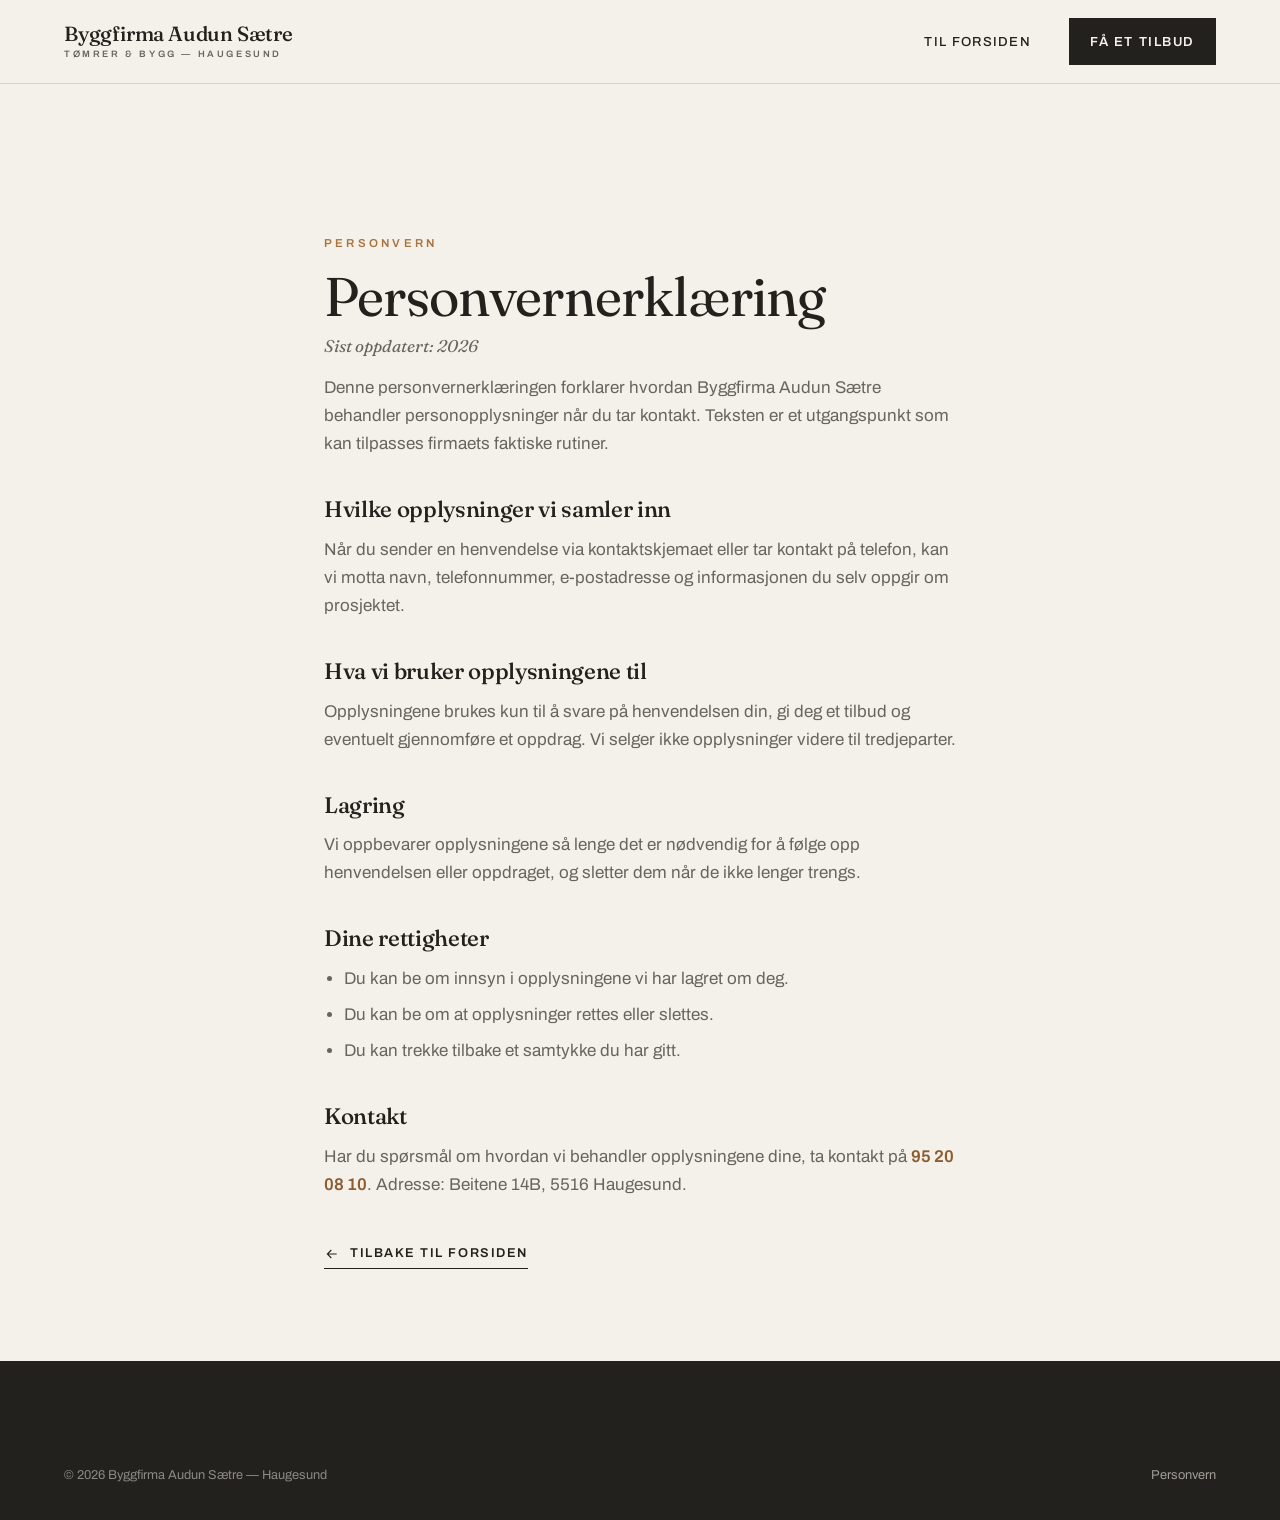
==== commit 8a458543: "Personvern: fjern gjenværende demo-tekst for konsistens Co-Authored-By: Claude Opus 4.8 <noreply@ant" ====
--- a/personvern.html
+++ b/personvern.html
@@ -35,7 +35,7 @@
       <h1>Personvernerklæring</h1>
       <p class="legal-date">Sist oppdatert: 2026</p>
 
-      <p>Denne personvernerklæringen forklarer hvordan Byggfirma Audun Sætre behandler personopplysninger når du tar kontakt. Dette er en demoside – teksten er et utgangspunkt som tilpasses firmaets faktiske rutiner.</p>
+      <p>Denne personvernerklæringen forklarer hvordan Byggfirma Audun Sætre behandler personopplysninger når du tar kontakt. Teksten er et utgangspunkt som kan tilpasses firmaets faktiske rutiner.</p>
 
       <h2>Hvilke opplysninger vi samler inn</h2>
       <p>Når du sender en henvendelse via kontaktskjemaet eller tar kontakt på telefon, kan vi motta navn, telefonnummer, e-postadresse og informasjonen du selv oppgir om prosjektet.</p>
@@ -54,7 +54,7 @@
       </ul>
 
       <h2>Kontakt</h2>
-      <p>Har du spørsmål om hvordan vi behandler opplysningene dine, ta kontakt på <a href="tel:+4795200810" style="color:var(--wood-deep);font-weight:600">95 20 08 10</a>. Adresse: Beitene 14B, 5516 Haugesund.</p>
+      <p>Har du spørsmål om hvordan vi behandler opplysningene dine, ta kontakt på <a href="tel:95200810" style="color:var(--wood-deep);font-weight:600">95 20 08 10</a>. Adresse: Beitene 14B, 5516 Haugesund.</p>
 
       <a href="index.html" class="arrowlink">
         <svg viewBox="0 0 24 24" fill="none" stroke="currentColor" stroke-width="1.6" aria-hidden="true"><path d="M19 12H5M11 18l-6-6 6-6"/></svg>
@@ -67,7 +67,7 @@
     <div class="wrap">
       <div class="footer-bottom" style="margin-top:0;border-top:0">
         <p>© <span id="year">2026</span> Byggfirma Audun Sætre — Haugesund</p>
-        <p><a href="personvern.html">Personvern</a> · Demo-nettside</p>
+        <p><a href="personvern.html">Personvern</a></p>
       </div>
     </div>
   </footer>
--- a/css/styles.css
+++ b/css/styles.css
@@ -56,6 +56,7 @@
 }
 .overline.muted { color: var(--ink-soft); }
 
+.sr-only { position: absolute !important; width: 1px; height: 1px; padding: 0; margin: -1px; overflow: hidden; clip: rect(0 0 0 0); white-space: nowrap; border: 0; }
 .skip-link { position: absolute; left: -9999px; top: 0; background: var(--graphite); color: var(--paper); padding: 12px 18px; z-index: 200; }
 .skip-link:focus { left: 0; }
 :focus-visible { outline: 2px solid var(--wood); outline-offset: 3px; }
@@ -111,13 +112,27 @@
 .nav-links a:hover::after, .nav-links a.active::after { right: 0; }
 .nav .btn { padding: 12px 20px; }
 
+/* Header-telefon: "Ring oss · 95 20 08 10" */
+.nav-tel { display: inline-flex; align-items: baseline; gap: 9px; white-space: nowrap; transition: color .3s var(--ease); }
+.nav-tel span { font-size: .64rem; font-weight: 600; text-transform: uppercase; letter-spacing: .18em; color: rgba(244,241,234,0.62); }
+.nav-tel span::after { content: "·"; margin-left: 9px; }
+.nav-tel { font-family: var(--sans); font-weight: 600; font-size: .92rem; letter-spacing: .01em; color: var(--paper); }
+.nav-tel:hover { color: var(--wood); }
+@media (max-width: 1120px) { .nav-tel { display: none; } }
+
 /* Scrolled state -> solid paper, dark text */
 .site-header.solid { background: var(--paper); border-bottom-color: var(--line); height: 72px; }
 .site-header.solid .wm-name { color: var(--graphite); }
 .site-header.solid .wm-sub { color: var(--ink-soft); }
 .site-header.solid .nav-links a { color: var(--graphite); }
+.site-header.solid .nav-tel { color: var(--graphite); }
+.site-header.solid .nav-tel:hover { color: var(--wood); }
+.site-header.solid .nav-tel span { color: var(--ink-soft); }
 .site-header.solid .nav .btn { background: var(--graphite); color: var(--paper); border-color: var(--graphite); }
 .site-header.solid .nav .btn:hover { background: var(--wood); border-color: var(--wood); }
+/* static-solid (indre sider) arver samme farger */
+.site-header.static-solid .nav-tel { color: var(--graphite); }
+.site-header.static-solid .nav-tel span { color: var(--ink-soft); }
 
 .nav-toggle { display: none; background: none; border: 0; cursor: pointer; padding: 8px; flex-direction: column; gap: 6px; }
 .nav-toggle span { display: block; width: 28px; height: 1.5px; background: var(--paper); transition: transform .3s var(--ease), opacity .3s var(--ease), background .4s var(--ease); }
@@ -184,46 +199,35 @@
 .svc-row:hover .svc-media img { transform: scale(1.05); }
 .svc-row:hover .svc-title { color: var(--wood); }
 
-/* ---------- Prosjekter (asymmetrisk galleri) ---------- */
-.projects { background: var(--graphite); color: var(--paper); }
-.projects h2, .projects .intro-head { color: var(--paper); }
-.projects .section-tag .idx { color: rgba(244,241,234,0.6); }
-.proj-head { display: flex; justify-content: space-between; align-items: flex-end; gap: 30px; margin-bottom: 52px; flex-wrap: wrap; }
-.proj-head h2 { font-size: clamp(2.4rem, 6vw, 5rem); font-weight: 400; letter-spacing: -0.025em; }
-.proj-head p { color: rgba(244,241,234,0.66); max-width: 40ch; }
-.proj-grid { display: grid; grid-template-columns: repeat(12, 1fr); gap: clamp(14px, 2vw, 26px); }
-.proj { position: relative; overflow: hidden; background: var(--graphite-2); }
-.proj img { width: 100%; height: 100%; object-fit: cover; transition: transform 1.1s var(--ease); }
-.proj:hover img { transform: scale(1.04); }
-.proj.tall  { grid-column: span 5; aspect-ratio: 4/5; }
-.proj.wide  { grid-column: span 7; aspect-ratio: 16/10; }
-.proj.half  { grid-column: span 6; aspect-ratio: 3/2; }
-.proj.third { grid-column: span 4; aspect-ratio: 3/4; }
-.proj-plate {
-  position: absolute; inset: 0; z-index: 2; display: flex; flex-direction: column; justify-content: flex-end;
-  padding: 24px; gap: 6px;
-  background: linear-gradient(180deg, rgba(23,22,19,0) 45%, rgba(23,22,19,0.66) 100%);
-}
-.proj-plate .p-cat { font-size: .66rem; text-transform: uppercase; letter-spacing: .2em; color: var(--wood); font-weight: 600; }
-.proj-plate .p-name { font-family: var(--serif); font-size: 1.3rem; font-style: italic; color: var(--paper); }
-.proj-ph {
-  position: absolute; inset: 0; z-index: 2; display: flex; flex-direction: column; align-items: center; justify-content: center; gap: 10px; text-align: center; padding: 20px;
-}
-.proj-ph .plus { width: 34px; height: 34px; position: relative; opacity: .85; }
-.proj-ph .plus::before, .proj-ph .plus::after { content:""; position:absolute; background: var(--paper); }
-.proj-ph .plus::before { left: 50%; top: 0; width: 1px; height: 100%; transform: translateX(-50%); }
-.proj-ph .plus::after { top: 50%; left: 0; height: 1px; width: 100%; transform: translateY(-50%); }
-.proj-ph .p-label { font-family: var(--serif); font-style: italic; font-size: 1.15rem; color: var(--paper); }
-.proj-ph .p-sub { font-size: .64rem; text-transform: uppercase; letter-spacing: .18em; color: rgba(244,241,234,0.6); }
-.proj-foot { margin-top: 40px; display: flex; justify-content: center; }
-.projects .arrowlink { color: var(--paper); border-color: rgba(244,241,234,0.5); }
-.projects .arrowlink:hover { color: var(--wood); border-color: var(--wood); }
+/* ---------- Verdier (trust-rad) ---------- */
+.values { display: grid; grid-template-columns: repeat(3, 1fr); margin-top: clamp(44px, 6vw, 76px); border-top: 1px solid var(--line); }
+.value { padding: clamp(24px, 3vw, 34px) clamp(24px, 3vw, 40px) clamp(24px, 3vw, 34px) 0; border-right: 1px solid var(--line); }
+.value:last-child { border-right: 0; padding-right: 0; }
+.value .v-idx { font-family: var(--serif); font-style: italic; font-size: .95rem; color: var(--ink-soft); }
+.value h3 { font-size: 1.35rem; font-weight: 500; margin-top: 10px; }
+.value p { margin-top: 10px; color: var(--ink-soft); font-size: .98rem; max-width: 32ch; }
+
+/* ---------- CTA-band (fotoflate + Få et tilbud) ---------- */
+.cta-band { position: relative; overflow: hidden; color: var(--paper); }
+.cta-band img { position: absolute; inset: 0; width: 100%; height: 100%; object-fit: cover; z-index: 0; }
+.cta-band::after { content:""; position: absolute; inset: 0; z-index: 1; background: linear-gradient(180deg, rgba(15,14,11,0.74) 0%, rgba(15,14,11,0.84) 100%); }
+.cta-band .wrap { position: relative; z-index: 2; text-align: center; padding-top: clamp(64px, 11vw, 128px); padding-bottom: clamp(64px, 11vw, 128px); }
+.cta-band .overline { color: rgba(244,241,234,0.82); justify-content: center; display: inline-flex; }
+.cta-band h2 { color: var(--paper); font-size: clamp(2rem, 5vw, 3.7rem); font-weight: 400; letter-spacing: -0.02em; max-width: 20ch; margin: 20px auto 0; line-height: 1.04; }
+.cta-band .cta-actions { margin-top: 36px; display: flex; gap: 18px 28px; justify-content: center; align-items: center; flex-wrap: wrap; }
+.cta-band .cta-phone { font-family: var(--serif); font-size: clamp(1.4rem, 3vw, 1.9rem); color: var(--paper); transition: color .3s var(--ease); }
+.cta-band .cta-phone:hover { color: var(--wood); }
 
 /* ---------- Om oss ---------- */
 .about-grid { display: grid; grid-template-columns: 0.9fr 1.1fr; gap: clamp(32px, 6vw, 84px); align-items: center; }
-.about-figure { position: relative; aspect-ratio: 4/5; overflow: hidden; background: var(--paper-2); }
+.about-figure { position: relative; aspect-ratio: 4/5; overflow: hidden; background: var(--graphite); }
 .about-figure img { width: 100%; height: 100%; object-fit: cover; }
-.about-est { position: absolute; top: 20px; left: 20px; z-index: 2; font-family: var(--serif); font-style: italic; font-size: .95rem; color: var(--paper); background: rgba(23,22,19,0.5); padding: 6px 14px; backdrop-filter: blur(2px); }
+.about-figure .monogram {
+  position: absolute; inset: 0; z-index: 1; display: flex; flex-direction: column; align-items: center; justify-content: center; gap: 14px;
+}
+.about-figure .monogram .mono-mark { font-family: var(--serif); font-size: clamp(3.4rem, 8vw, 5.6rem); font-weight: 500; letter-spacing: .06em; color: rgba(244,241,234,0.9); line-height: 1; }
+.about-figure .monogram .mono-rule { width: 40px; height: 1px; background: var(--wood); }
+.about-figure .monogram .mono-est { font-size: .68rem; text-transform: uppercase; letter-spacing: .28em; color: rgba(244,241,234,0.66); }
 .about-text h2 { font-size: clamp(2.2rem, 4.6vw, 4rem); font-weight: 400; letter-spacing: -0.025em; line-height: 1.02; }
 .about-text .lead { margin-top: 26px; font-size: 1.12rem; color: var(--ink); max-width: 50ch; }
 .about-text p { margin-top: 18px; color: var(--ink-soft); max-width: 52ch; }
@@ -261,6 +265,7 @@
 .form-note { font-size: .8rem; color: var(--ink-soft); }
 .form-status { font-family: var(--serif); font-style: italic; font-size: 1.02rem; min-height: 1.4em; }
 .form-status.ok { color: var(--wood-deep); }
+.form-status.err { color: #a23b2e; }
 
 /* ---------- Footer ---------- */
 .site-footer { background: var(--graphite); color: rgba(244,241,234,0.8); padding: clamp(52px, 7vw, 80px) 0 34px; }
@@ -308,22 +313,29 @@
   .about-figure { max-width: 460px; aspect-ratio: 4/5; }
   .contact-grid { grid-template-columns: 1fr; }
 }
+@media (max-width: 760px) {
+  .values { grid-template-columns: 1fr; margin-top: 40px; }
+  .value { border-right: 0; border-bottom: 1px solid var(--line); padding: 22px 0; }
+  .value:last-child { border-bottom: 0; }
+}
 @media (max-width: 860px) {
   .nav-toggle { display: flex; }
-  .nav-links, .nav > .btn { display: none; }
-  .nav.open { position: fixed; inset: var(--header-h) 0 auto 0; background: var(--paper); border-bottom: 1px solid var(--line); flex-direction: column; align-items: stretch; gap: 0; padding: 8px 0 18px; }
+  .nav-links, .nav > .btn, .nav-tel { display: none; }
+  .nav.open { position: fixed; inset: var(--header-h) 0 auto 0; background: var(--paper); border-bottom: 1px solid var(--line); flex-direction: column; align-items: stretch; gap: 0; padding: 8px 0 20px; }
   .nav.open .nav-links { display: flex; flex-direction: column; gap: 0; }
   .nav.open .nav-links a { color: var(--graphite); padding: 15px var(--gutter); border-top: 1px solid var(--line); letter-spacing: .12em; }
   .nav.open .nav-links a::after { display: none; }
+  .nav.open .nav-tel { display: flex; flex-direction: column; align-items: flex-start; gap: 3px; padding: 16px var(--gutter) 6px; border-top: 1px solid var(--line); font-family: var(--serif); font-size: 1.5rem; color: var(--graphite); }
+  .nav.open .nav-tel span { font-family: var(--sans); font-weight: 600; font-size: .62rem; letter-spacing: .2em; text-transform: uppercase; color: var(--ink-soft); }
+  .nav.open .nav-tel span::after { display: none; }
   .nav.open > .btn { display: inline-flex; justify-content: center; margin: 14px var(--gutter) 0; }
-  .proj.tall, .proj.wide, .proj.half, .proj.third { grid-column: span 6; }
 }
 @media (max-width: 560px) {
   body { font-size: 16px; }
-  .proj.tall, .proj.wide, .proj.half, .proj.third { grid-column: span 12; aspect-ratio: 3/2; }
   .form .row-2 { grid-template-columns: 1fr; }
   .hero-scroll { display: none; }
   .footer-top { flex-direction: column; }
+  .contact-phone { flex-direction: column; align-items: flex-start; gap: 4px; }
 }
 
 @media (prefers-reduced-motion: reduce) {
